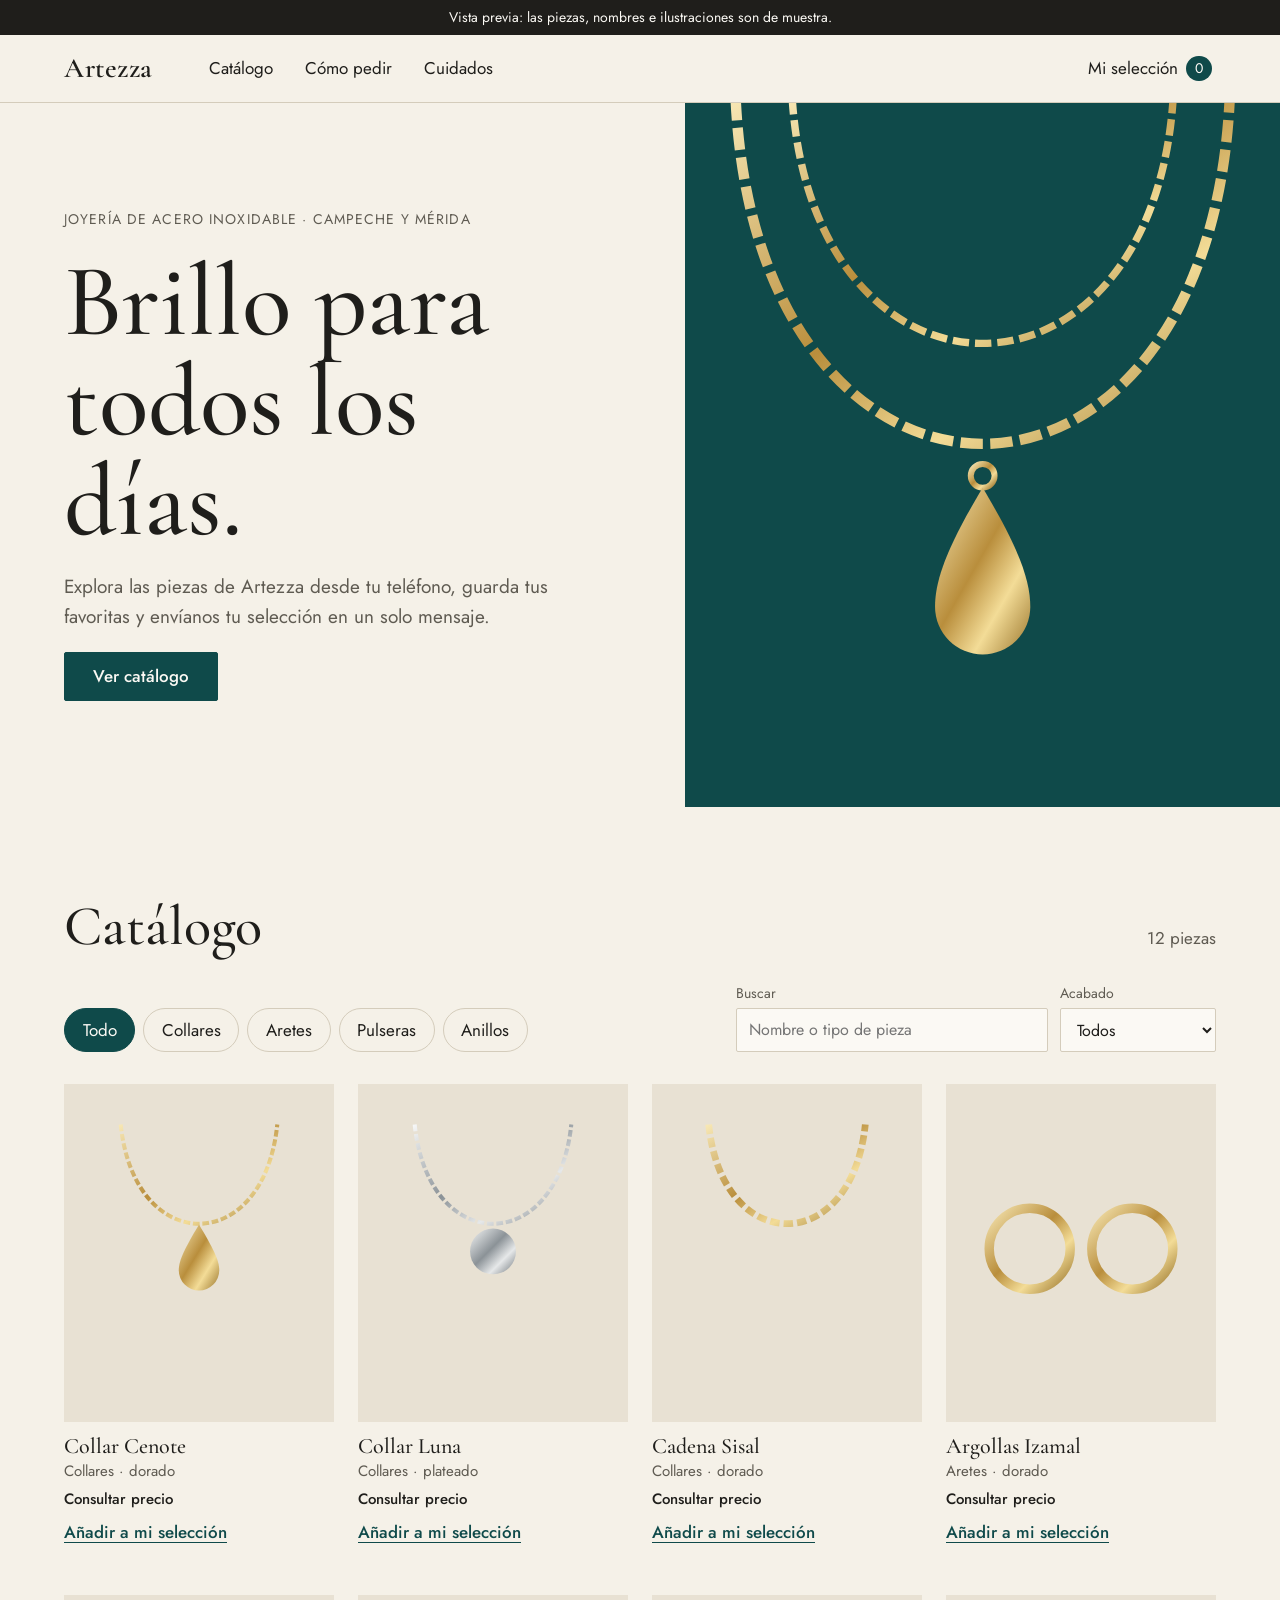
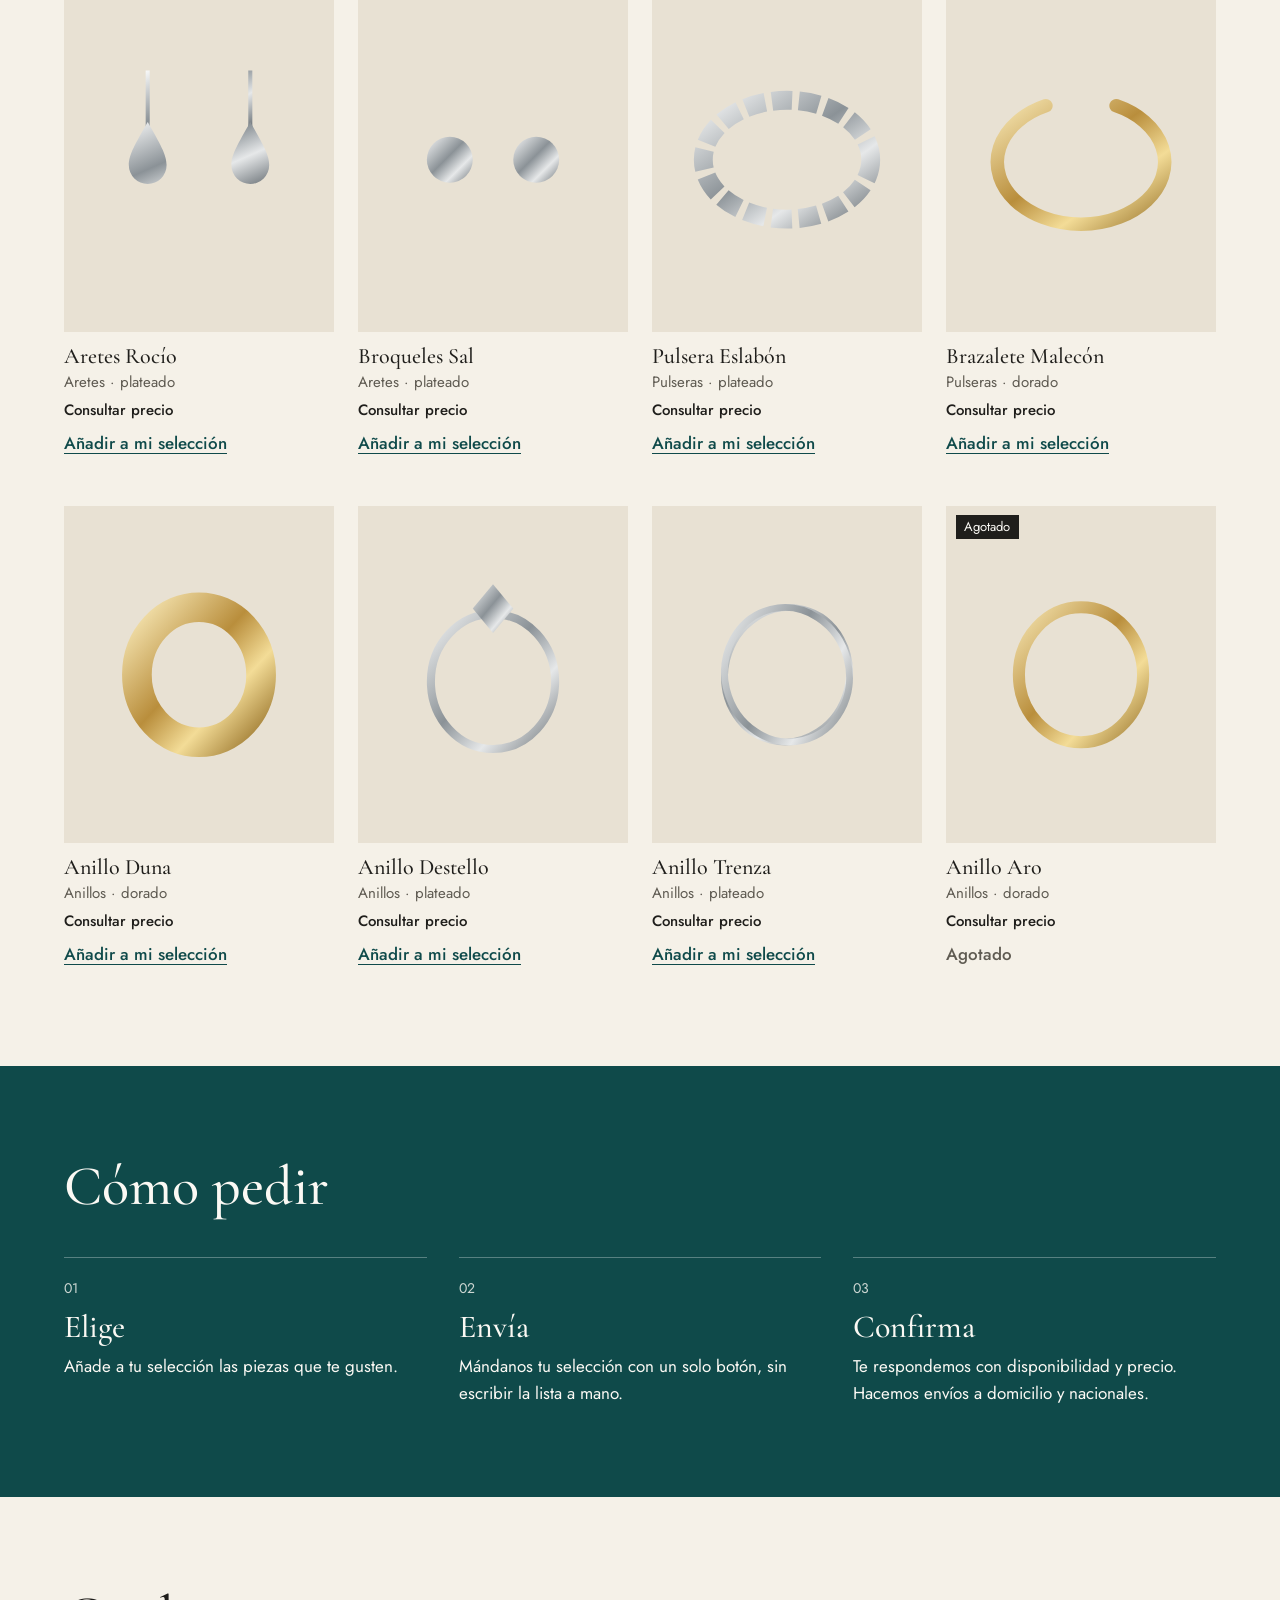
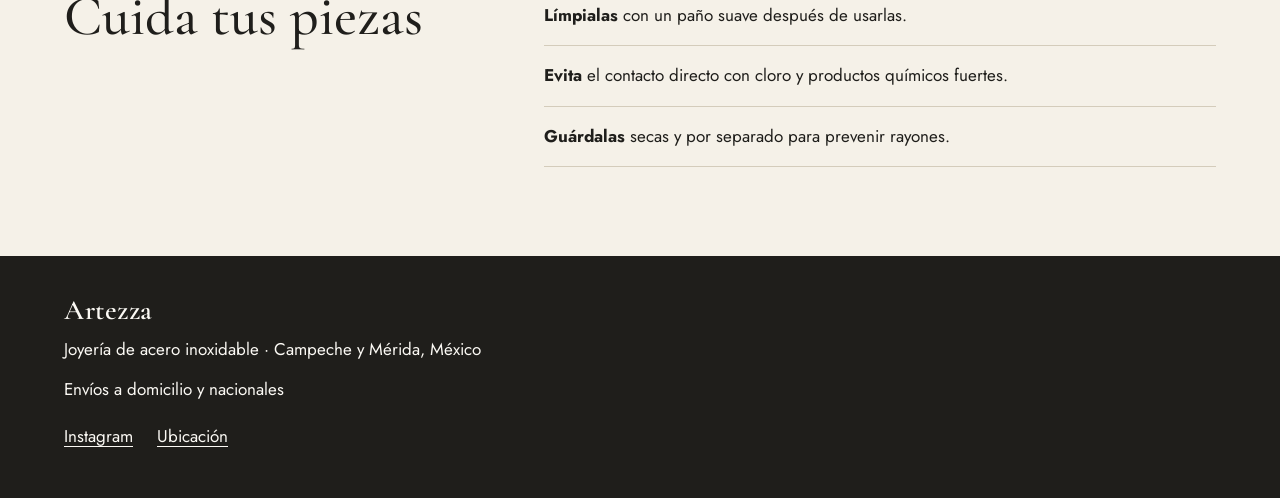
==== index.html @ 7f5f3e21 "pagina web digital artezza" ====
<!DOCTYPE html>
<html lang="es-MX">
<head>
  <meta charset="utf-8">
  <meta name="viewport" content="width=device-width, initial-scale=1">
  <title>Artezza | Catálogo de joyería de acero inoxidable en Campeche y Mérida</title>
  <meta name="description" content="Explora el catálogo digital de Artezza, joyería de acero inoxidable en Campeche y Mérida, con envíos nacionales. Elige tus piezas y haz tu pedido por mensaje.">
  <meta name="theme-color" content="#0f4a4a">
  <link rel="preconnect" href="https://fonts.googleapis.com">
  <link rel="preconnect" href="https://fonts.gstatic.com" crossorigin>
  <link href="https://fonts.googleapis.com/css2?family=Cormorant+Garamond:ital,wght@0,500;0,600;1,500&family=Jost:wght@400;500&display=swap" rel="stylesheet">
  <link rel="stylesheet" href="css/styles.css">
</head>
<body>
  <a class="saltar" href="#catalogo">Saltar al catálogo</a>

  <p class="aviso-muestra" id="avisoMuestra" hidden>Vista previa: las piezas, nombres e ilustraciones son de muestra.</p>

  <header class="cabecera">
    <a class="logo" href="#inicio">Artezza</a>
    <nav aria-label="Principal">
      <a href="#catalogo">Catálogo</a>
      <a href="#pedir">Cómo pedir</a>
      <a href="#cuidados">Cuidados</a>
    </nav>
    <button class="btn-seleccion" id="abrirSeleccion" type="button">
      Mi selección <span class="contador" id="contador">0</span>
    </button>
  </header>

  <main id="inicio">
    <section class="hero">
      <div class="hero-texto">
        <p class="antetitulo">Joyería de acero inoxidable · Campeche y Mérida</p>
        <h1>Brillo para todos los días.</h1>
        <p class="hero-lead">Explora las piezas de Artezza desde tu teléfono, guarda tus favoritas y envíanos tu selección en un solo mensaje.</p>
        <a class="btn btn-primario" href="#catalogo">Ver catálogo</a>
      </div>
      <div class="hero-arte" aria-hidden="true">
        <svg viewBox="0 0 400 460" focusable="false">
          <defs>
            <linearGradient id="heroOro" x1="0" y1="0" x2="1" y2="1">
              <stop offset="0" stop-color="#f7e7b4"/>
              <stop offset=".45" stop-color="#b98e3c"/>
              <stop offset=".7" stop-color="#f3dc97"/>
              <stop offset="1" stop-color="#9a752c"/>
            </linearGradient>
          </defs>
          <path d="M72 -10C86 210 314 210 328 -10" fill="none" stroke="url(#heroOro)" stroke-width="5" stroke-dasharray="11 4"/>
          <path d="M34 -10C48 300 352 300 366 -10" fill="none" stroke="url(#heroOro)" stroke-width="7" stroke-dasharray="15 5"/>
          <circle cx="200" cy="244" r="8" fill="none" stroke="url(#heroOro)" stroke-width="4"/>
          <path d="M200 252C176 292 168 314 168 332a32 32 0 0 0 64 0c0-18-8-40-32-80Z" fill="url(#heroOro)"/>
        </svg>
      </div>
    </section>

    <section class="catalogo" id="catalogo" aria-labelledby="tituloCatalogo">
      <div class="catalogo-encabezado">
        <h2 id="tituloCatalogo">Catálogo</h2>
        <p id="resultados" class="resultados" aria-live="polite"></p>
      </div>

      <div class="filtros">
        <div class="chips" id="chips" role="group" aria-label="Filtrar por categoría"></div>
        <div class="filtros-campos">
          <label>
            <span>Buscar</span>
            <input id="busqueda" type="search" placeholder="Nombre o tipo de pieza" autocomplete="off">
          </label>
          <label>
            <span>Acabado</span>
            <select id="acabado">
              <option value="">Todos</option>
              <option value="plateado">Plateado</option>
              <option value="dorado">Dorado</option>
            </select>
          </label>
        </div>
      </div>

      <ul class="rejilla" id="rejilla"></ul>

      <div class="vacio" id="vacio" hidden>
        <p>No encontramos piezas con esos filtros.</p>
        <button class="btn btn-secundario" id="limpiar" type="button">Limpiar filtros</button>
      </div>
    </section>

    <section class="pedir" id="pedir" aria-labelledby="tituloPedir">
      <h2 id="tituloPedir">Cómo pedir</h2>
      <ol class="pasos">
        <li>
          <h3>Elige</h3>
          <p>Añade a tu selección las piezas que te gusten.</p>
        </li>
        <li>
          <h3>Envía</h3>
          <p>Mándanos tu selección con un solo botón, sin escribir la lista a mano.</p>
        </li>
        <li>
          <h3>Confirma</h3>
          <p>Te respondemos con disponibilidad y precio. Hacemos envíos a domicilio y nacionales.</p>
        </li>
      </ol>
    </section>

    <section class="cuidados" id="cuidados" aria-labelledby="tituloCuidados">
      <h2 id="tituloCuidados">Cuida tus piezas</h2>
      <ul>
        <li><strong>Límpialas</strong> con un paño suave después de usarlas.</li>
        <li><strong>Evita</strong> el contacto directo con cloro y productos químicos fuertes.</li>
        <li><strong>Guárdalas</strong> secas y por separado para prevenir rayones.</li>
      </ul>
    </section>
  </main>

  <footer class="pie">
    <p class="logo">Artezza</p>
    <p>Joyería de acero inoxidable · Campeche y Mérida, México</p>
    <p>Envíos a domicilio y nacionales</p>
    <p class="pie-enlaces">
      <a id="enlaceInstagram" href="#" rel="noopener" target="_blank">Instagram</a>
      <a href="https://maps.google.com/?q=19.842625,-90.535683" rel="noopener" target="_blank">Ubicación</a>
      <a id="enlaceWhatsapp" href="#" rel="noopener" target="_blank" hidden>WhatsApp</a>
    </p>
  </footer>

  <dialog class="modal" id="detalle" aria-labelledby="detalleNombre">
    <button class="cerrar" type="button" data-cerrar aria-label="Cerrar">×</button>
    <div class="detalle-imagen" id="detalleImagen"></div>
    <div class="detalle-info">
      <p class="antetitulo" id="detalleCategoria"></p>
      <h2 id="detalleNombre"></h2>
      <p class="precio" id="detallePrecio"></p>
      <p id="detalleDescripcion"></p>
      <p class="detalle-acabado">Acero inoxidable · Acabado <span id="detalleAcabado"></span></p>
      <button class="btn btn-primario" id="detalleBoton" type="button"></button>
    </div>
  </dialog>

  <dialog class="modal cajon" id="seleccion" aria-labelledby="seleccionTitulo">
    <button class="cerrar" type="button" data-cerrar aria-label="Cerrar">×</button>
    <h2 id="seleccionTitulo">Mi selección</h2>
    <ul class="lista-seleccion" id="listaSeleccion"></ul>
    <p class="vacio-seleccion" id="seleccionVacia">Todavía no has añadido piezas.</p>
    <div class="seleccion-acciones" id="seleccionAcciones">
      <a class="btn btn-primario" id="enviarPedido" href="#" target="_blank" rel="noopener">Enviar por WhatsApp</a>
      <button class="btn btn-secundario" id="vaciar" type="button">Vaciar selección</button>
    </div>
  </dialog>

  <script src="js/catalogo.js"></script>
  <script src="js/app.js"></script>
</body>
</html>
---- css/styles.css ----
:root {
  --caliza: #f5f1e8;
  --marfil: #fbf9f4;
  --arena: #e8e1d3;
  --tinta: #1f1e1b;
  --tenue: #5f5b52;
  --cenote: #0f4a4a;
  --cenote-oscuro: #0a3535;
  --linea: #d4ccbb;
  --serif: 'Cormorant Garamond', Georgia, serif;
  --sans: 'Jost', 'Segoe UI', sans-serif;
  --margen: clamp(1.25rem, 5vw, 4.5rem);
}

*, *::before, *::after { box-sizing: border-box; }
[hidden] { display: none !important; }

html { scroll-behavior: smooth; scroll-padding-top: 5rem; }

body {
  margin: 0;
  background: var(--caliza);
  color: var(--tinta);
  font: 400 1.0625rem/1.6 var(--sans);
}

h1, h2, h3 { font-family: var(--serif); font-weight: 500; line-height: 1.1; margin: 0; }
h2 { font-size: clamp(2.25rem, 5vw, 3.5rem); }
p { margin: 0; }
ul, ol { margin: 0; padding: 0; list-style: none; }
a { color: inherit; }
img, svg { display: block; max-width: 100%; }
button, input, select { font: inherit; color: inherit; }

:focus-visible { outline: 2px solid var(--cenote); outline-offset: 3px; }

.saltar {
  position: absolute;
  left: 1rem;
  top: -4rem;
  z-index: 30;
  padding: .6rem 1rem;
  background: var(--tinta);
  color: var(--marfil);
}
.saltar:focus { top: 1rem; }

.aviso-muestra {
  padding: .4rem var(--margen);
  background: var(--tinta);
  color: var(--marfil);
  font-size: .875rem;
  text-align: center;
}

.logo {
  font: 600 1.75rem/1 var(--serif);
  letter-spacing: .02em;
  text-decoration: none;
}

.cabecera {
  position: sticky;
  top: 0;
  z-index: 20;
  display: flex;
  align-items: center;
  justify-content: space-between;
  gap: 1.5rem;
  padding: .7rem var(--margen);
  background: var(--caliza);
  border-bottom: 1px solid var(--linea);
}
.cabecera nav { display: none; gap: 2rem; margin-right: auto; margin-left: 2rem; }
.cabecera nav a { text-decoration: none; padding: .5rem 0; }
.cabecera nav a:hover { color: var(--cenote); text-decoration: underline; text-underline-offset: 5px; }

.btn-seleccion {
  display: inline-flex;
  align-items: center;
  gap: .5rem;
  min-height: 44px;
  padding: 0 .25rem;
  background: none;
  border: 0;
  cursor: pointer;
}
.contador {
  display: inline-grid;
  place-items: center;
  min-width: 1.6rem;
  height: 1.6rem;
  padding: 0 .3rem;
  border-radius: 1rem;
  background: var(--cenote);
  color: var(--marfil);
  font-size: .875rem;
}

.btn {
  display: inline-flex;
  align-items: center;
  justify-content: center;
  min-height: 48px;
  padding: .6rem 1.75rem;
  border: 1px solid var(--cenote);
  border-radius: 2px;
  font-weight: 500;
  text-align: center;
  text-decoration: none;
  cursor: pointer;
  transition: background-color .2s, color .2s;
}
.btn-primario { background: var(--cenote); color: var(--marfil); }
.btn-primario:hover { background: var(--cenote-oscuro); }
.btn-primario:disabled { background: var(--arena); border-color: var(--linea); color: var(--tenue); cursor: not-allowed; }
.btn-secundario { background: transparent; color: var(--cenote); }
.btn-secundario:hover { background: var(--arena); }

.antetitulo {
  color: var(--tenue);
  font-size: .875rem;
  letter-spacing: .08em;
  text-transform: uppercase;
}

.hero { display: grid; }
.hero-texto {
  display: flex;
  flex-direction: column;
  align-items: flex-start;
  justify-content: center;
  gap: 1.25rem;
  padding: clamp(2.5rem, 8vw, 6rem) var(--margen);
}
.hero h1 { font-size: clamp(3.25rem, 8vw, 6.5rem); line-height: .98; }
.hero-lead { max-width: 34rem; font-size: 1.1875rem; color: var(--tenue); }
.hero-arte { min-height: 22rem; overflow: hidden; background: var(--cenote); }
.hero-arte svg { width: 100%; height: 100%; max-height: 34rem; margin: 0 auto; }

.catalogo { padding: clamp(3rem, 7vw, 6rem) var(--margen); }
.catalogo-encabezado {
  display: flex;
  align-items: baseline;
  justify-content: space-between;
  gap: 1rem;
  margin-bottom: 1.5rem;
}
.resultados { color: var(--tenue); white-space: nowrap; }

.filtros { display: grid; gap: 1.25rem; margin-bottom: 2rem; }
.chips { display: flex; flex-wrap: wrap; gap: .5rem; }
.chip {
  min-height: 44px;
  padding: .4rem 1.1rem;
  background: transparent;
  border: 1px solid var(--linea);
  border-radius: 2rem;
  cursor: pointer;
}
.chip:hover { border-color: var(--cenote); }
.chip[aria-pressed="true"] { background: var(--cenote); border-color: var(--cenote); color: var(--marfil); }

.filtros-campos { display: grid; grid-template-columns: 1fr; gap: .75rem; }
.filtros-campos label { display: grid; gap: .25rem; font-size: .875rem; color: var(--tenue); }
.filtros-campos input, .filtros-campos select {
  width: 100%;
  min-height: 44px;
  padding: .4rem .75rem;
  background: var(--marfil);
  border: 1px solid var(--linea);
  border-radius: 2px;
  color: var(--tinta);
  font-size: 1rem;
}

.rejilla {
  display: grid;
  grid-template-columns: repeat(2, minmax(0, 1fr));
  gap: 2rem 1rem;
}
.tarjeta { display: flex; flex-direction: column; height: 100%; }
.tarjeta-abrir {
  display: block;
  width: 100%;
  padding: 0;
  background: none;
  border: 0;
  text-align: left;
  cursor: pointer;
}
.marco {
  position: relative;
  aspect-ratio: 4 / 5;
  overflow: hidden;
  background: var(--arena);
}
.marco img, .marco svg {
  width: 100%;
  height: 100%;
  object-fit: cover;
  transition: transform .4s ease;
}
.tarjeta-abrir:hover .marco img, .tarjeta-abrir:hover .marco svg { transform: scale(1.04); }
.agotado {
  position: absolute;
  top: .6rem;
  left: .6rem;
  padding: .1rem .55rem;
  background: var(--tinta);
  color: var(--marfil);
  font-size: .8125rem;
}
.tarjeta-nombre { display: block; margin-top: .75rem; font: 500 1.375rem/1.15 var(--serif); }
.tarjeta-tipo { display: block; color: var(--tenue); font-size: .9375rem; }
.precio { font-weight: 500; }
.tarjeta .precio { margin-top: .25rem; font-size: .9375rem; }
.tarjeta-boton {
  align-self: flex-start;
  min-height: 44px;
  margin-top: auto;
  padding: .25rem 0;
  background: none;
  border: 0;
  color: var(--cenote);
  font-weight: 500;
  text-decoration: underline;
  text-underline-offset: 4px;
  cursor: pointer;
}
.tarjeta-boton:disabled { color: var(--tenue); text-decoration: none; cursor: not-allowed; }

.vacio { display: grid; justify-items: start; gap: 1rem; padding: 2rem 0; }

.pedir {
  padding: clamp(3rem, 7vw, 6rem) var(--margen);
  background: var(--cenote);
  color: var(--marfil);
}
.pasos { counter-reset: paso; display: grid; gap: 2rem; margin-top: 2.5rem; }
.pasos li { counter-increment: paso; padding-top: 1rem; border-top: 1px solid rgb(255 255 255 / .3); }
.pasos li::before { content: counter(paso, decimal-leading-zero); font-size: .875rem; opacity: .8; }
.pasos h3 { margin: .5rem 0; font-size: 2rem; }

.cuidados {
  display: grid;
  gap: 2rem;
  padding: clamp(3rem, 7vw, 6rem) var(--margen);
}
.cuidados li { padding: 1rem 0; border-bottom: 1px solid var(--linea); }

.pie {
  display: grid;
  gap: .75rem;
  padding: 2.5rem var(--margen);
  background: var(--tinta);
  color: var(--marfil);
}
.pie-enlaces { display: flex; gap: 1.5rem; }
.pie-enlaces a { display: inline-block; padding: .5rem 0; text-underline-offset: 4px; }
.pie :focus-visible { outline-color: var(--marfil); }

.modal {
  width: min(100% - 1.5rem, 56rem);
  max-height: calc(100dvh - 1.5rem);
  padding: 0;
  overflow: auto;
  background: var(--marfil);
  border: 0;
  color: var(--tinta);
}
.modal::backdrop { background: rgb(20 20 18 / .55); }
.cerrar {
  position: absolute;
  top: .5rem;
  right: .5rem;
  z-index: 1;
  width: 44px;
  height: 44px;
  background: var(--marfil);
  border: 0;
  border-radius: 50%;
  font-size: 1.75rem;
  line-height: 1;
  cursor: pointer;
}
.detalle-imagen { background: var(--arena); aspect-ratio: 1; }
.detalle-imagen img, .detalle-imagen svg { width: 100%; height: 100%; object-fit: cover; }
.detalle-info { display: grid; align-content: center; justify-items: start; gap: .75rem; padding: 1.75rem; }
.detalle-info h2 { font-size: 2.5rem; }
.detalle-acabado { color: var(--tenue); font-size: .9375rem; }
.detalle-info .btn { margin-top: .5rem; }

.cajon {
  width: min(100%, 28rem);
  height: 100dvh;
  max-height: 100dvh;
  margin: 0 0 0 auto;
  padding: 1.5rem;
}
.cajon[open] { display: flex; flex-direction: column; gap: 1rem; }
.cajon h2 { font-size: 2.25rem; padding-right: 2.5rem; }
.lista-seleccion { flex: 1; overflow: auto; }
.item-seleccion {
  display: grid;
  grid-template-columns: 4rem 1fr auto;
  align-items: center;
  gap: .75rem;
  padding: .6rem 0;
  border-bottom: 1px solid var(--linea);
}
.item-seleccion .marco { aspect-ratio: 1; }
.item-seleccion p { font-size: .9375rem; color: var(--tenue); }
.item-seleccion strong { display: block; font: 500 1.1875rem/1.2 var(--serif); color: var(--tinta); }
.quitar {
  min-height: 44px;
  padding: 0 .25rem;
  background: none;
  border: 0;
  color: var(--cenote);
  text-decoration: underline;
  cursor: pointer;
}
.vacio-seleccion { flex: 1; color: var(--tenue); }
.seleccion-acciones { display: grid; gap: .6rem; }

@media (min-width: 40rem) {
  .filtros-campos { grid-template-columns: 2fr 1fr; }
  .rejilla { grid-template-columns: repeat(3, minmax(0, 1fr)); gap: 2.5rem 1.5rem; }
  .pasos { grid-template-columns: repeat(3, 1fr); }
}

@media (min-width: 56rem) {
  .cabecera nav { display: flex; }
  .hero { grid-template-columns: 1.15fr 1fr; min-height: min(44rem, calc(100vh - 4rem)); }
  .hero-arte svg { max-height: none; }
  .filtros { grid-template-columns: 1fr minmax(24rem, 30rem); align-items: end; }
  .rejilla { grid-template-columns: repeat(4, minmax(0, 1fr)); }
  .cuidados { grid-template-columns: 1fr 1.5fr; }
  .modal:not(.cajon)[open] { display: grid; grid-template-columns: 1fr 1fr; }
}

@media (prefers-reduced-motion: reduce) {
  html { scroll-behavior: auto; }
  * { transition: none !important; }
}
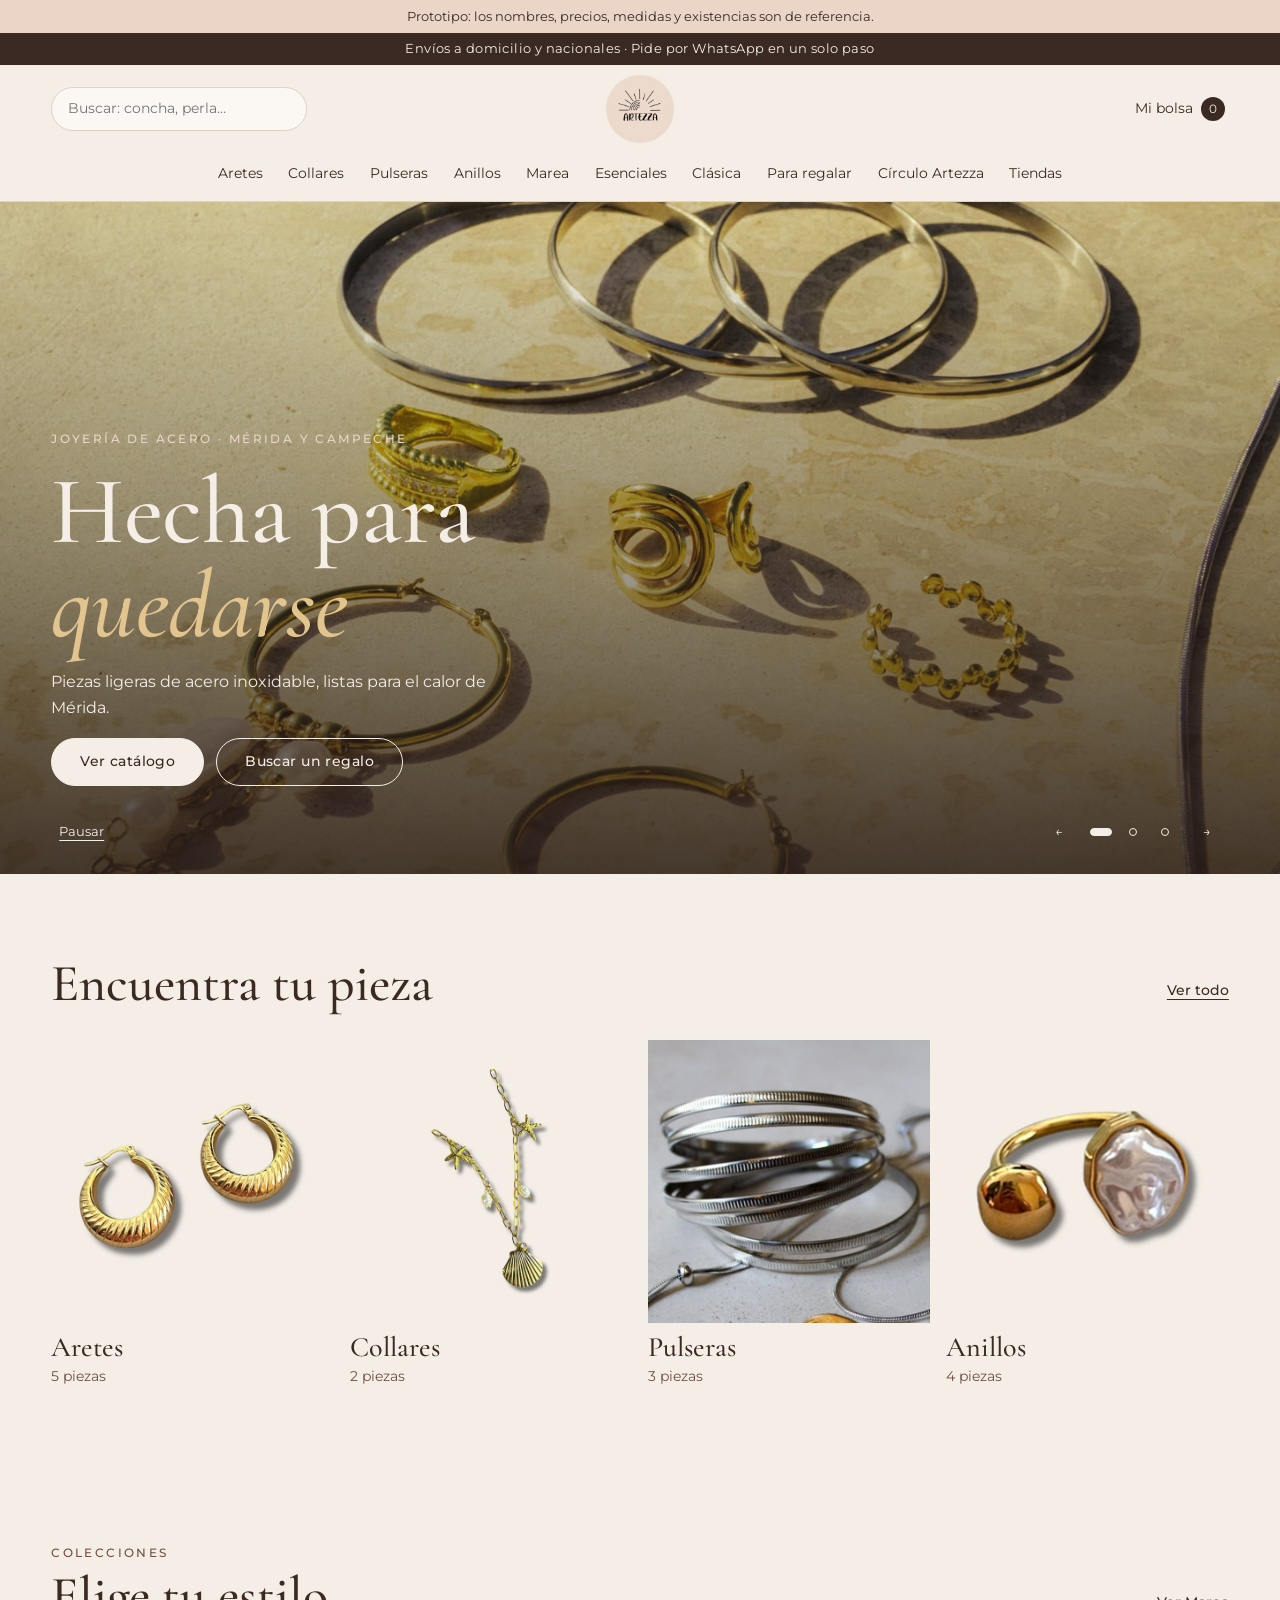
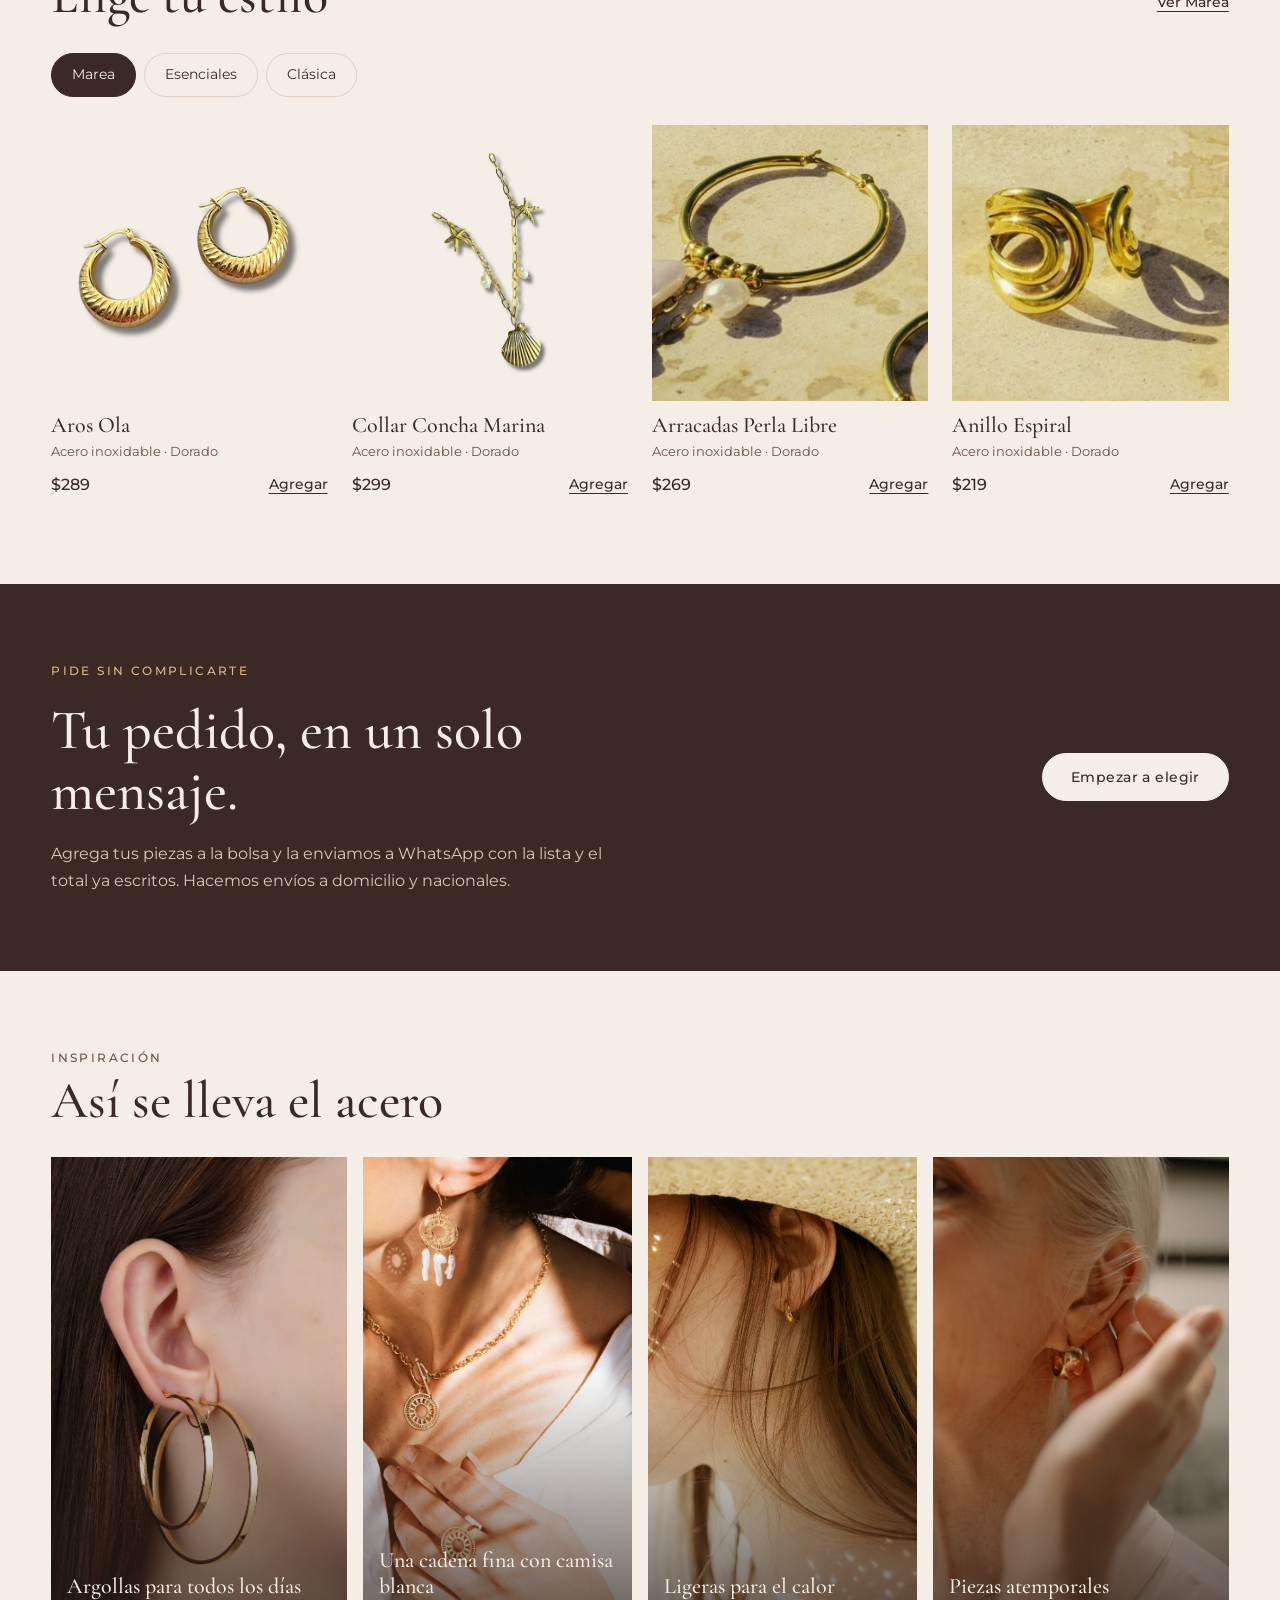
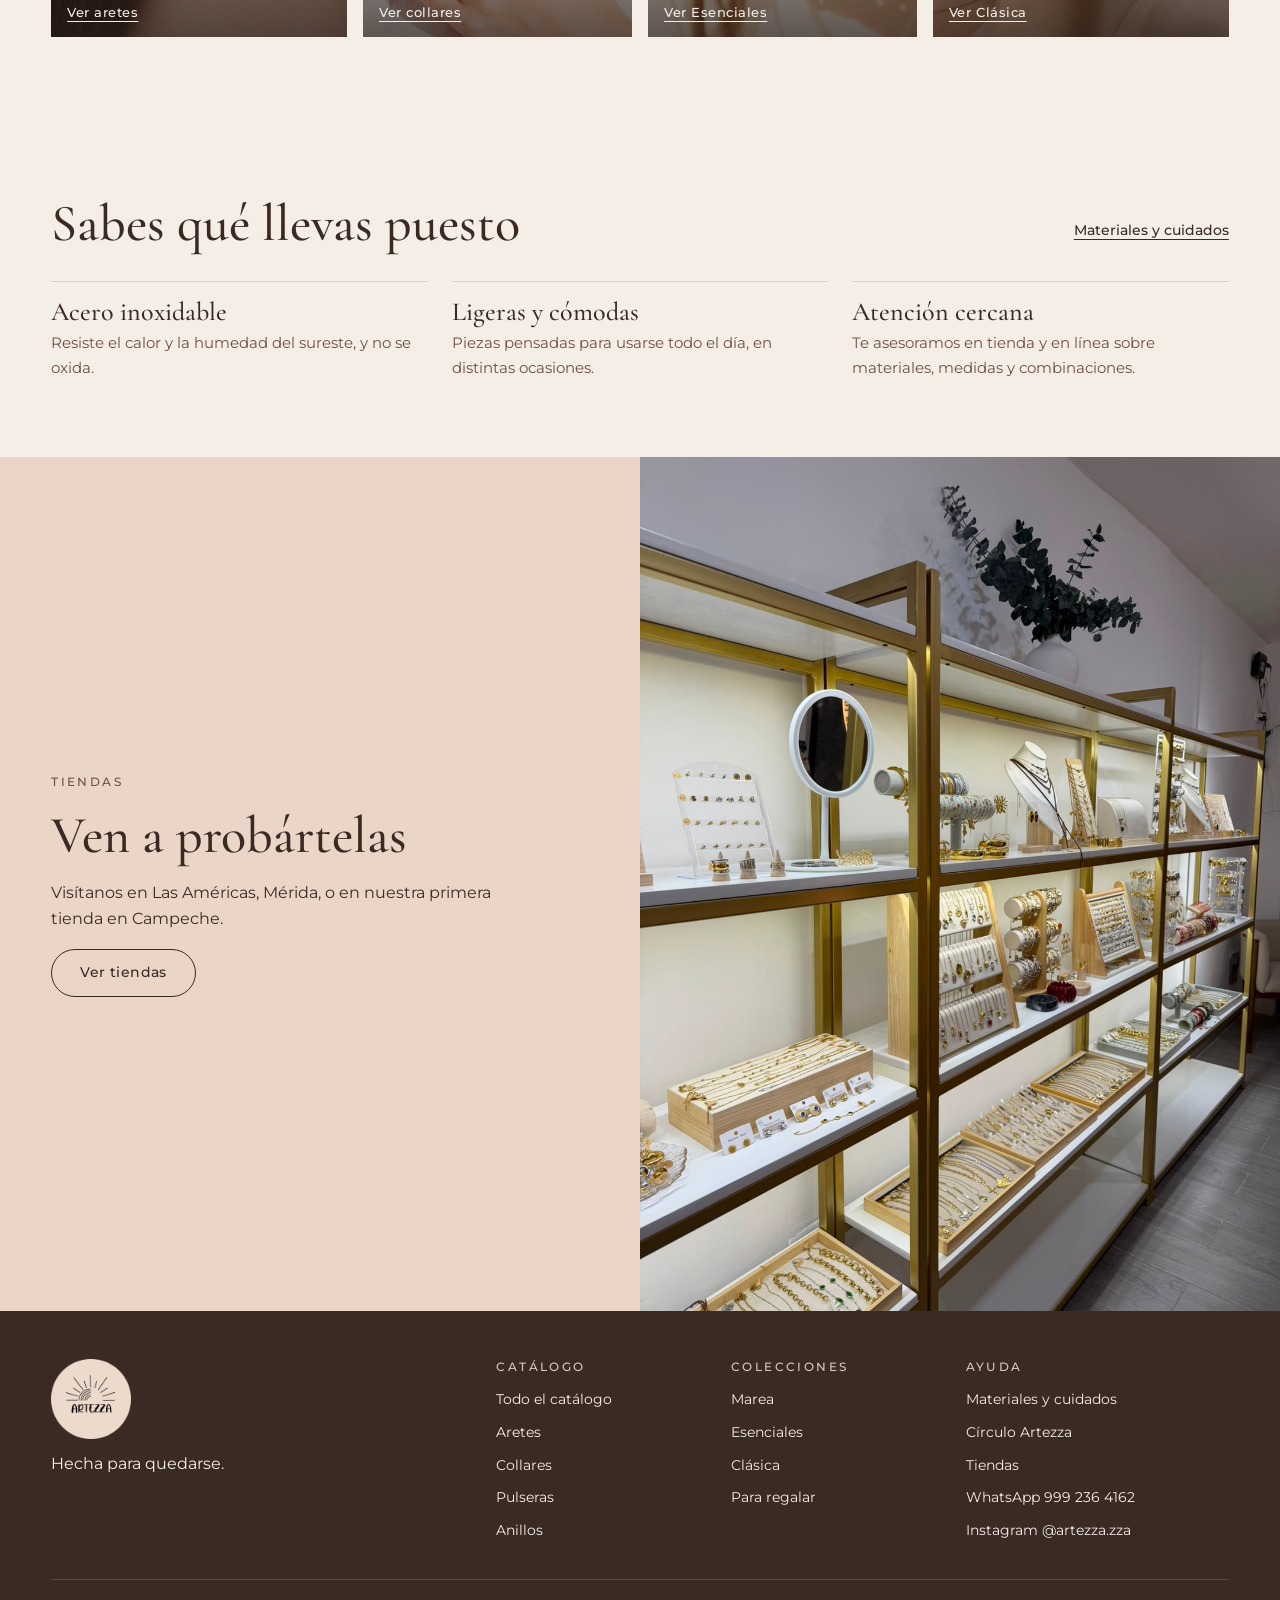
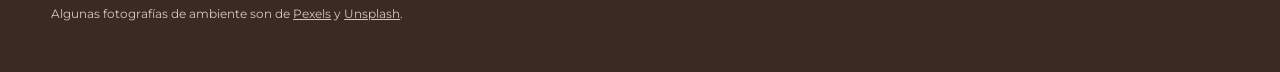
==== commit 41d31228: "Actualizo diseño del catálogo" ====
--- a/index.html
+++ b/index.html
@@ -3,151 +3,151 @@
 <head>
   <meta charset="utf-8">
   <meta name="viewport" content="width=device-width, initial-scale=1">
-  <title>Artezza | Catálogo de joyería de acero inoxidable en Campeche y Mérida</title>
-  <meta name="description" content="Explora el catálogo digital de Artezza, joyería de acero inoxidable en Campeche y Mérida, con envíos nacionales. Elige tus piezas y haz tu pedido por mensaje.">
-  <meta name="theme-color" content="#0f4a4a">
+  <title>Artezza | Joyería de acero inoxidable en Mérida y Campeche</title>
+  <meta name="description" content="Catálogo digital de Artezza: aretes, collares, pulseras y anillos de acero inoxidable. Consulta precio, material y disponibilidad, y pide por WhatsApp.">
+  <meta name="theme-color" content="#3b2a24">
+  <link rel="icon" href="img/marca/logo-artezza.png" type="image/png">
   <link rel="preconnect" href="https://fonts.googleapis.com">
   <link rel="preconnect" href="https://fonts.gstatic.com" crossorigin>
-  <link href="https://fonts.googleapis.com/css2?family=Cormorant+Garamond:ital,wght@0,500;0,600;1,500&family=Jost:wght@400;500&display=swap" rel="stylesheet">
+  <link href="https://fonts.googleapis.com/css2?family=Cormorant+Garamond:ital,wght@0,500;0,600;1,500&family=Montserrat:wght@400;500;600&display=swap" rel="stylesheet">
   <link rel="stylesheet" href="css/styles.css">
 </head>
-<body>
-  <a class="saltar" href="#catalogo">Saltar al catálogo</a>
+<body data-pagina="inicio">
+  <div id="cabecera"></div>
 
-  <p class="aviso-muestra" id="avisoMuestra" hidden>Vista previa: las piezas, nombres e ilustraciones son de muestra.</p>
+  <main id="contenido">
+    <h1 class="solo-lector">Artezza, joyería de acero inoxidable en Mérida y Campeche</h1>
 
-  <header class="cabecera">
-    <a class="logo" href="#inicio">Artezza</a>
-    <nav aria-label="Principal">
-      <a href="#catalogo">Catálogo</a>
-      <a href="#pedir">Cómo pedir</a>
-      <a href="#cuidados">Cuidados</a>
-    </nav>
-    <button class="btn-seleccion" id="abrirSeleccion" type="button">
-      Mi selección <span class="contador" id="contador">0</span>
-    </button>
-  </header>
-
-  <main id="inicio">
-    <section class="hero">
-      <div class="hero-texto">
-        <p class="antetitulo">Joyería de acero inoxidable · Campeche y Mérida</p>
-        <h1>Brillo para todos los días.</h1>
-        <p class="hero-lead">Explora las piezas de Artezza desde tu teléfono, guarda tus favoritas y envíanos tu selección en un solo mensaje.</p>
-        <a class="btn btn-primario" href="#catalogo">Ver catálogo</a>
+    <section class="carrusel" aria-roledescription="carrusel" aria-label="Destacados">
+      <div class="carrusel-diapositivas" id="diapositivas" aria-live="off">
+        <div class="diapositiva activa" role="group" aria-roledescription="diapositiva" aria-label="1 de 3">
+          <img src="img/marca/hero.jpg" alt="Brazaletes, anillos y arracadas de Artezza al sol sobre piedra clara">
+          <div class="diapositiva-texto">
+            <p class="antetitulo">Joyería de acero · Mérida y Campeche</p>
+            <h2>Hecha para <em>quedarse</em></h2>
+            <p>Piezas ligeras de acero inoxidable, listas para el calor de Mérida.</p>
+            <div class="diapositiva-acciones">
+              <a class="btn btn-claro" href="catalogo.html">Ver catálogo</a>
+              <a class="btn btn-contorno-claro" href="regalos.html">Buscar un regalo</a>
+            </div>
+          </div>
+        </div>
+        <div class="diapositiva" role="group" aria-roledescription="diapositiva" aria-label="2 de 3">
+          <img src="img/ambiente/conchas-arena.jpg" alt="" loading="lazy">
+          <div class="diapositiva-texto">
+            <p class="antetitulo">Colección de temporada</p>
+            <h2>Marea</h2>
+            <p>Conchas, caracoles y formas inspiradas en el mar.</p>
+            <div class="diapositiva-acciones">
+              <a class="btn btn-claro" href="marea.html">Ver Marea</a>
+            </div>
+          </div>
+        </div>
+        <div class="diapositiva" role="group" aria-roledescription="diapositiva" aria-label="3 de 3">
+          <img src="img/ambiente/regalo-argollas.jpg" alt="" loading="lazy">
+          <div class="diapositiva-texto">
+            <p class="antetitulo">Para regalar</p>
+            <h2>Un regalo listo para entregar</h2>
+            <p>Marca «Es para regalo» en tu bolsa y escribe el mensaje para la tarjeta.</p>
+            <div class="diapositiva-acciones">
+              <a class="btn btn-claro" href="regalos.html">Ver ideas de regalo</a>
+            </div>
+          </div>
+        </div>
       </div>
-      <div class="hero-arte" aria-hidden="true">
-        <svg viewBox="0 0 400 460" focusable="false">
-          <defs>
-            <linearGradient id="heroOro" x1="0" y1="0" x2="1" y2="1">
-              <stop offset="0" stop-color="#f7e7b4"/>
-              <stop offset=".45" stop-color="#b98e3c"/>
-              <stop offset=".7" stop-color="#f3dc97"/>
-              <stop offset="1" stop-color="#9a752c"/>
-            </linearGradient>
-          </defs>
-          <path d="M72 -10C86 210 314 210 328 -10" fill="none" stroke="url(#heroOro)" stroke-width="5" stroke-dasharray="11 4"/>
-          <path d="M34 -10C48 300 352 300 366 -10" fill="none" stroke="url(#heroOro)" stroke-width="7" stroke-dasharray="15 5"/>
-          <circle cx="200" cy="244" r="8" fill="none" stroke="url(#heroOro)" stroke-width="4"/>
-          <path d="M200 252C176 292 168 314 168 332a32 32 0 0 0 64 0c0-18-8-40-32-80Z" fill="url(#heroOro)"/>
-        </svg>
+      <div class="carrusel-controles">
+        <button class="carrusel-boton" type="button" data-pausa>Pausar</button>
+        <button class="carrusel-boton" type="button" data-paso="-1" aria-label="Diapositiva anterior">←</button>
+        <div class="carrusel-puntos">
+          <button type="button" data-ir="0" aria-label="Ir a la diapositiva 1"></button>
+          <button type="button" data-ir="1" aria-label="Ir a la diapositiva 2"></button>
+          <button type="button" data-ir="2" aria-label="Ir a la diapositiva 3"></button>
+        </div>
+        <button class="carrusel-boton" type="button" data-paso="1" aria-label="Diapositiva siguiente">→</button>
       </div>
     </section>
 
-    <section class="catalogo" id="catalogo" aria-labelledby="tituloCatalogo">
-      <div class="catalogo-encabezado">
-        <h2 id="tituloCatalogo">Catálogo</h2>
-        <p id="resultados" class="resultados" aria-live="polite"></p>
+    <section class="seccion" aria-labelledby="tituloCategorias">
+      <div class="seccion-encabezado">
+        <h2 id="tituloCategorias">Encuentra tu pieza</h2>
+        <a class="ver-todo" href="catalogo.html">Ver todo</a>
       </div>
+      <ul class="categorias" id="categorias"></ul>
+    </section>
 
-      <div class="filtros">
-        <div class="chips" id="chips" role="group" aria-label="Filtrar por categoría"></div>
-        <div class="filtros-campos">
-          <label>
-            <span>Buscar</span>
-            <input id="busqueda" type="search" placeholder="Nombre o tipo de pieza" autocomplete="off">
-          </label>
-          <label>
-            <span>Acabado</span>
-            <select id="acabado">
-              <option value="">Todos</option>
-              <option value="plateado">Plateado</option>
-              <option value="dorado">Dorado</option>
-            </select>
-          </label>
+    <section class="seccion" aria-labelledby="tituloColecciones">
+      <div class="seccion-encabezado">
+        <div>
+          <p class="antetitulo">Colecciones</p>
+          <h2 id="tituloColecciones">Elige tu estilo</h2>
         </div>
+        <a class="ver-todo" id="enlaceColeccion" href="marea.html">Ver Marea</a>
       </div>
-
-      <ul class="rejilla" id="rejilla"></ul>
-
-      <div class="vacio" id="vacio" hidden>
-        <p>No encontramos piezas con esos filtros.</p>
-        <button class="btn btn-secundario" id="limpiar" type="button">Limpiar filtros</button>
+      <div class="pestanas" role="tablist" aria-label="Colecciones">
+        <button class="pestana" type="button" role="tab" id="pestana-marea" data-coleccion="marea" aria-controls="panelColeccion">Marea</button>
+        <button class="pestana" type="button" role="tab" id="pestana-esenciales" data-coleccion="esenciales" aria-controls="panelColeccion">Esenciales</button>
+        <button class="pestana" type="button" role="tab" id="pestana-clasica" data-coleccion="clasica" aria-controls="panelColeccion">Clásica</button>
+      </div>
+      <div class="panel-coleccion" id="panelColeccion" role="tabpanel" aria-labelledby="pestana-marea">
+        <ul class="rejilla" id="rielColeccion"></ul>
       </div>
     </section>
 
-    <section class="pedir" id="pedir" aria-labelledby="tituloPedir">
-      <h2 id="tituloPedir">Cómo pedir</h2>
-      <ol class="pasos">
+    <section class="franja" aria-labelledby="tituloFranja">
+      <p class="antetitulo">Pide sin complicarte</p>
+      <h2 id="tituloFranja">Tu pedido, en un solo mensaje.</h2>
+      <p>Agrega tus piezas a la bolsa y la enviamos a WhatsApp con la lista y el total ya escritos. Hacemos envíos a domicilio y nacionales.</p>
+      <a class="btn btn-claro" href="catalogo.html">Empezar a elegir</a>
+    </section>
+
+    <section class="seccion" aria-labelledby="tituloInspiracion">
+      <div class="seccion-encabezado">
+        <div>
+          <p class="antetitulo">Inspiración</p>
+          <h2 id="tituloInspiracion">Así se lleva el acero</h2>
+        </div>
+      </div>
+      <ul class="looks">
+        <li><a class="look look-alto" href="aretes.html"><img src="img/ambiente/aretes-argollas.jpg" alt="" loading="lazy"><span>Argollas para todos los días<strong>Ver aretes</strong></span></a></li>
+        <li><a class="look" href="collares.html"><img src="img/ambiente/collar-camisa.jpg" alt="" loading="lazy"><span>Una cadena fina con camisa blanca<strong>Ver collares</strong></span></a></li>
+        <li><a class="look" href="esenciales.html"><img src="img/ambiente/sombrero-verano.jpg" alt="" loading="lazy"><span>Ligeras para el calor<strong>Ver Esenciales</strong></span></a></li>
+        <li><a class="look look-alto" href="clasica.html"><img src="img/ambiente/clasica-arete.jpg" alt="" loading="lazy"><span>Piezas atemporales<strong>Ver Clásica</strong></span></a></li>
+      </ul>
+    </section>
+
+    <section class="seccion" aria-labelledby="tituloMateriales">
+      <div class="seccion-encabezado">
+        <h2 id="tituloMateriales">Sabes qué llevas puesto</h2>
+        <a class="ver-todo" href="materiales.html">Materiales y cuidados</a>
+      </div>
+      <ul class="ventajas">
         <li>
-          <h3>Elige</h3>
-          <p>Añade a tu selección las piezas que te gusten.</p>
+          <h3>Acero inoxidable</h3>
+          <p>Resiste el calor y la humedad del sureste, y no se oxida.</p>
         </li>
         <li>
-          <h3>Envía</h3>
-          <p>Mándanos tu selección con un solo botón, sin escribir la lista a mano.</p>
+          <h3>Ligeras y cómodas</h3>
+          <p>Piezas pensadas para usarse todo el día, en distintas ocasiones.</p>
         </li>
         <li>
-          <h3>Confirma</h3>
-          <p>Te respondemos con disponibilidad y precio. Hacemos envíos a domicilio y nacionales.</p>
+          <h3>Atención cercana</h3>
+          <p>Te asesoramos en tienda y en línea sobre materiales, medidas y combinaciones.</p>
         </li>
-      </ol>
+      </ul>
     </section>
 
-    <section class="cuidados" id="cuidados" aria-labelledby="tituloCuidados">
-      <h2 id="tituloCuidados">Cuida tus piezas</h2>
-      <ul>
-        <li><strong>Límpialas</strong> con un paño suave después de usarlas.</li>
-        <li><strong>Evita</strong> el contacto directo con cloro y productos químicos fuertes.</li>
-        <li><strong>Guárdalas</strong> secas y por separado para prevenir rayones.</li>
-      </ul>
+    <section class="visita" aria-labelledby="tituloVisita">
+      <div class="visita-texto">
+        <p class="antetitulo">Tiendas</p>
+        <h2 id="tituloVisita">Ven a probártelas</h2>
+        <p>Visítanos en Las Américas, Mérida, o en nuestra primera tienda en Campeche.</p>
+        <a class="btn btn-secundario" href="tiendas.html">Ver tiendas</a>
+      </div>
+      <img src="img/marca/tienda-interior.jpg" alt="Interior de la tienda Artezza con repisas doradas llenas de joyería" loading="lazy">
     </section>
   </main>
 
-  <footer class="pie">
-    <p class="logo">Artezza</p>
-    <p>Joyería de acero inoxidable · Campeche y Mérida, México</p>
-    <p>Envíos a domicilio y nacionales</p>
-    <p class="pie-enlaces">
-      <a id="enlaceInstagram" href="#" rel="noopener" target="_blank">Instagram</a>
-      <a href="https://maps.google.com/?q=19.842625,-90.535683" rel="noopener" target="_blank">Ubicación</a>
-      <a id="enlaceWhatsapp" href="#" rel="noopener" target="_blank" hidden>WhatsApp</a>
-    </p>
-  </footer>
-
-  <dialog class="modal" id="detalle" aria-labelledby="detalleNombre">
-    <button class="cerrar" type="button" data-cerrar aria-label="Cerrar">×</button>
-    <div class="detalle-imagen" id="detalleImagen"></div>
-    <div class="detalle-info">
-      <p class="antetitulo" id="detalleCategoria"></p>
-      <h2 id="detalleNombre"></h2>
-      <p class="precio" id="detallePrecio"></p>
-      <p id="detalleDescripcion"></p>
-      <p class="detalle-acabado">Acero inoxidable · Acabado <span id="detalleAcabado"></span></p>
-      <button class="btn btn-primario" id="detalleBoton" type="button"></button>
-    </div>
-  </dialog>
-
-  <dialog class="modal cajon" id="seleccion" aria-labelledby="seleccionTitulo">
-    <button class="cerrar" type="button" data-cerrar aria-label="Cerrar">×</button>
-    <h2 id="seleccionTitulo">Mi selección</h2>
-    <ul class="lista-seleccion" id="listaSeleccion"></ul>
-    <p class="vacio-seleccion" id="seleccionVacia">Todavía no has añadido piezas.</p>
-    <div class="seleccion-acciones" id="seleccionAcciones">
-      <a class="btn btn-primario" id="enviarPedido" href="#" target="_blank" rel="noopener">Enviar por WhatsApp</a>
-      <button class="btn btn-secundario" id="vaciar" type="button">Vaciar selección</button>
-    </div>
-  </dialog>
+  <div id="pie"></div>
 
   <script src="js/catalogo.js"></script>
   <script src="js/app.js"></script>
--- a/css/styles.css
+++ b/css/styles.css
@@ -1,101 +1,142 @@
+/* Identidad de marca: paleta y tipografías de la estrategia 1.1 del proyecto Artezza. */
 :root {
-  --caliza: #f5f1e8;
-  --marfil: #fbf9f4;
-  --arena: #e8e1d3;
-  --tinta: #1f1e1b;
-  --tenue: #5f5b52;
-  --cenote: #0f4a4a;
-  --cenote-oscuro: #0a3535;
-  --linea: #d4ccbb;
+  --arena: #f4eee7;
+  --blanco: #fbf8f4;
+  --nude: #ead5c7;
+  --rosa: #c9a496;
+  --oro: #b48a4e;
+  --oro-texto: #86622f; /* Oro oscurecido para que el texto grande sea legible sobre arena. */
+  --moka: #8a6557;
+  --moka-texto: #6f5043; /* Moka oscurecido para que el texto pequeño sea legible sobre arena. */
+  --espresso: #3b2a24;
+  --linea: #e0d2c4;
   --serif: 'Cormorant Garamond', Georgia, serif;
-  --sans: 'Jost', 'Segoe UI', sans-serif;
-  --margen: clamp(1.25rem, 5vw, 4.5rem);
+  --sans: 'Montserrat', 'Segoe UI', sans-serif;
+  --margen: clamp(1.25rem, 4vw, 3.5rem);
 }
 
 *, *::before, *::after { box-sizing: border-box; }
 [hidden] { display: none !important; }
 
-html { scroll-behavior: smooth; scroll-padding-top: 5rem; }
+html { scroll-behavior: smooth; scroll-padding-top: 9rem; }
 
 body {
   margin: 0;
-  background: var(--caliza);
-  color: var(--tinta);
-  font: 400 1.0625rem/1.6 var(--sans);
-}
-
-h1, h2, h3 { font-family: var(--serif); font-weight: 500; line-height: 1.1; margin: 0; }
-h2 { font-size: clamp(2.25rem, 5vw, 3.5rem); }
+  background: var(--arena);
+  color: var(--espresso);
+  font: 400 1rem/1.65 var(--sans);
+  -webkit-font-smoothing: antialiased;
+}
+
+h1, h2, h3 { font-family: var(--serif); font-weight: 500; line-height: 1.08; margin: 0; }
 p { margin: 0; }
-ul, ol { margin: 0; padding: 0; list-style: none; }
+ul, ol, dl, dd { margin: 0; padding: 0; list-style: none; }
 a { color: inherit; }
 img, svg { display: block; max-width: 100%; }
-button, input, select { font: inherit; color: inherit; }
-
-:focus-visible { outline: 2px solid var(--cenote); outline-offset: 3px; }
+button, input, select, textarea { font: inherit; color: inherit; }
+
+:focus-visible { outline: 2px solid var(--espresso); outline-offset: 3px; }
+
+.solo-lector {
+  position: absolute;
+  width: 1px;
+  height: 1px;
+  overflow: hidden;
+  clip-path: inset(50%);
+  white-space: nowrap;
+}
 
 .saltar {
   position: absolute;
   left: 1rem;
-  top: -4rem;
+  top: -5rem;
   z-index: 30;
   padding: .6rem 1rem;
-  background: var(--tinta);
-  color: var(--marfil);
+  background: var(--espresso);
+  color: var(--arena);
 }
 .saltar:focus { top: 1rem; }
 
-.aviso-muestra {
-  padding: .4rem var(--margen);
-  background: var(--tinta);
-  color: var(--marfil);
-  font-size: .875rem;
+.aviso-prototipo, .barra-envios {
+  padding: .35rem var(--margen);
+  font-size: .8125rem;
   text-align: center;
 }
+.aviso-prototipo { background: var(--nude); }
+.barra-envios { background: var(--espresso); color: var(--arena); letter-spacing: .03em; }
+
+/* Logotipo */
 
 .logo {
-  font: 600 1.75rem/1 var(--serif);
-  letter-spacing: .02em;
+  display: inline-flex;
+  align-items: center;
+  gap: .6rem;
+  color: var(--espresso);
   text-decoration: none;
 }
+.logo-imagen { width: 3.5rem; height: 3.5rem; }
+.logo-pie .logo-imagen { width: 5rem; height: 5rem; }
+@media (min-width: 60rem) {
+  .cabecera .logo-imagen { width: 4.25rem; height: 4.25rem; }
+}
+
+/* Cabecera */
 
 .cabecera {
   position: sticky;
   top: 0;
   z-index: 20;
-  display: flex;
+  background: var(--arena);
+  border-bottom: 1px solid var(--linea);
+}
+.cabecera-fila {
+  display: grid;
+  grid-template-columns: 1fr auto 1fr;
   align-items: center;
-  justify-content: space-between;
-  gap: 1.5rem;
-  padding: .7rem var(--margen);
-  background: var(--caliza);
-  border-bottom: 1px solid var(--linea);
-}
-.cabecera nav { display: none; gap: 2rem; margin-right: auto; margin-left: 2rem; }
-.cabecera nav a { text-decoration: none; padding: .5rem 0; }
-.cabecera nav a:hover { color: var(--cenote); text-decoration: underline; text-underline-offset: 5px; }
-
-.btn-seleccion {
+  gap: 1rem;
+  padding: .6rem var(--margen);
+}
+.btn-icono {
+  min-height: 44px;
+  padding: 0 .25rem;
+  background: none;
+  border: 0;
+  font-size: .875rem;
+  cursor: pointer;
+}
+.btn-menu { justify-self: start; }
+.buscador { display: none; }
+.buscador input {
+  width: 100%;
+  min-height: 44px;
+  padding: .3rem 1rem;
+  background: var(--blanco);
+  border: 1px solid var(--linea);
+  border-radius: 2rem;
+  font-size: .875rem;
+}
+.btn-bolsa {
+  grid-column: 3;
+  justify-self: end;
   display: inline-flex;
   align-items: center;
   gap: .5rem;
-  min-height: 44px;
-  padding: 0 .25rem;
-  background: none;
-  border: 0;
-  cursor: pointer;
-}
+}
+.bolsa-texto { display: none; }
 .contador {
   display: inline-grid;
   place-items: center;
-  min-width: 1.6rem;
-  height: 1.6rem;
+  min-width: 1.5rem;
+  height: 1.5rem;
   padding: 0 .3rem;
   border-radius: 1rem;
-  background: var(--cenote);
-  color: var(--marfil);
-  font-size: .875rem;
-}
+  background: var(--espresso);
+  color: var(--arena);
+  font-size: .75rem;
+}
+.menu { display: none; }
+
+/* Botones */
 
 .btn {
   display: inline-flex;
@@ -103,244 +144,549 @@
   justify-content: center;
   min-height: 48px;
   padding: .6rem 1.75rem;
-  border: 1px solid var(--cenote);
-  border-radius: 2px;
+  border: 1px solid var(--espresso);
+  border-radius: 2rem;
+  font-size: .875rem;
   font-weight: 500;
+  letter-spacing: .03em;
   text-align: center;
   text-decoration: none;
   cursor: pointer;
   transition: background-color .2s, color .2s;
 }
-.btn-primario { background: var(--cenote); color: var(--marfil); }
-.btn-primario:hover { background: var(--cenote-oscuro); }
-.btn-primario:disabled { background: var(--arena); border-color: var(--linea); color: var(--tenue); cursor: not-allowed; }
-.btn-secundario { background: transparent; color: var(--cenote); }
-.btn-secundario:hover { background: var(--arena); }
+.btn-primario { background: var(--espresso); color: var(--arena); }
+.btn-primario:hover { background: #2a1d18; }
+.btn-secundario { background: transparent; color: var(--espresso); }
+.btn-secundario:hover { background: var(--espresso); color: var(--arena); }
+.btn-claro { background: var(--arena); border-color: var(--arena); color: var(--espresso); }
+.btn-claro:hover { background: var(--nude); border-color: var(--nude); }
+.btn-enlace {
+  min-height: 44px;
+  background: none;
+  border: 0;
+  color: var(--moka-texto);
+  font-size: .875rem;
+  text-decoration: underline;
+  text-underline-offset: 4px;
+  cursor: pointer;
+}
 
 .antetitulo {
-  color: var(--tenue);
-  font-size: .875rem;
-  letter-spacing: .08em;
+  color: var(--moka-texto);
+  font-size: .75rem;
+  font-weight: 500;
+  letter-spacing: .2em;
   text-transform: uppercase;
 }
-
-.hero { display: grid; }
-.hero-texto {
+.nota { color: var(--moka-texto); font-size: .875rem; }
+
+/* Inicio */
+
+.carrusel { position: relative; background: var(--espresso); }
+.carrusel-diapositivas { display: grid; height: min(78vh, 42rem); min-height: 30rem; overflow: hidden; touch-action: pan-y; }
+.diapositiva {
+  grid-area: 1 / 1;
+  position: relative;
+  display: grid;
+  align-items: end;
+  opacity: 0;
+  visibility: hidden;
+  transition: opacity .9s ease, visibility 0s linear .9s;
+}
+.diapositiva.activa { opacity: 1; visibility: visible; transition: opacity .9s ease; }
+.diapositiva img { position: absolute; inset: 0; width: 100%; height: 100%; object-fit: cover; }
+.diapositiva.activa img { animation: acercar 9s ease-out both; }
+.diapositiva::after {
+  content: "";
+  position: absolute;
+  inset: 0;
+  background: linear-gradient(to top, rgb(43 30 25 / .85), rgb(43 30 25 / .35) 55%, transparent);
+}
+.diapositiva-texto {
+  position: relative;
+  z-index: 1;
+  display: grid;
+  justify-items: start;
+  gap: 1rem;
+  max-width: 40rem;
+  padding: 0 var(--margen) 5.5rem;
+  color: var(--arena);
+}
+.diapositiva-texto .antetitulo { color: #ead5c7; }
+.diapositiva-texto h2 { font-size: clamp(3rem, 7.5vw, 6rem); line-height: .98; }
+.diapositiva-texto h2 em { color: #e2c48f; }
+.diapositiva-texto p:not(.antetitulo) { max-width: 30rem; color: #f4eee7; }
+.diapositiva.activa .diapositiva-texto > * { animation: subir .8s ease both; }
+.diapositiva.activa .diapositiva-texto > :nth-child(2) { animation-delay: .1s; }
+.diapositiva.activa .diapositiva-texto > :nth-child(3) { animation-delay: .2s; }
+.diapositiva.activa .diapositiva-texto > :nth-child(4) { animation-delay: .3s; }
+.diapositiva-acciones { display: flex; flex-wrap: wrap; gap: .75rem; }
+.btn-contorno-claro { background: transparent; border-color: var(--arena); color: var(--arena); }
+.btn-contorno-claro:hover { background: var(--arena); color: var(--espresso); }
+.carrusel :focus-visible { outline-color: var(--arena); }
+.carrusel-controles {
+  position: absolute;
+  right: var(--margen);
+  bottom: 1.25rem;
+  left: var(--margen);
+  z-index: 2;
   display: flex;
-  flex-direction: column;
-  align-items: flex-start;
-  justify-content: center;
-  gap: 1.25rem;
-  padding: clamp(2.5rem, 8vw, 6rem) var(--margen);
-}
-.hero h1 { font-size: clamp(3.25rem, 8vw, 6.5rem); line-height: .98; }
-.hero-lead { max-width: 34rem; font-size: 1.1875rem; color: var(--tenue); }
-.hero-arte { min-height: 22rem; overflow: hidden; background: var(--cenote); }
-.hero-arte svg { width: 100%; height: 100%; max-height: 34rem; margin: 0 auto; }
-
-.catalogo { padding: clamp(3rem, 7vw, 6rem) var(--margen); }
-.catalogo-encabezado {
-  display: flex;
-  align-items: baseline;
-  justify-content: space-between;
-  gap: 1rem;
-  margin-bottom: 1.5rem;
-}
-.resultados { color: var(--tenue); white-space: nowrap; }
-
-.filtros { display: grid; gap: 1.25rem; margin-bottom: 2rem; }
-.chips { display: flex; flex-wrap: wrap; gap: .5rem; }
-.chip {
-  min-height: 44px;
-  padding: .4rem 1.1rem;
+  align-items: center;
+  gap: .25rem;
+  color: var(--arena);
+}
+.carrusel-boton {
+  min-width: 44px;
+  min-height: 44px;
+  padding: 0 .5rem;
+  background: none;
+  border: 0;
+  color: inherit;
+  font-size: .8125rem;
+  cursor: pointer;
+}
+.carrusel-boton[data-pausa] { margin-right: auto; text-decoration: underline; text-underline-offset: 4px; }
+.carrusel-puntos { display: flex; }
+.carrusel-puntos button {
+  position: relative;
+  width: 32px;
+  height: 44px;
+  padding: 0;
+  background: none;
+  border: 0;
+  cursor: pointer;
+}
+.carrusel-puntos button::before {
+  content: "";
+  position: absolute;
+  top: 50%;
+  left: 50%;
+  width: 8px;
+  height: 8px;
+  border: 1px solid var(--arena);
+  border-radius: 50%;
+  transform: translate(-50%, -50%);
+  transition: width .3s, background-color .3s;
+}
+.carrusel-puntos button[aria-current="true"]::before { width: 22px; border-radius: 4px; background: var(--arena); }
+
+.pestanas { display: flex; gap: .5rem; margin-bottom: 1.75rem; overflow-x: auto; }
+.pestana {
+  min-height: 44px;
+  padding: .3rem 1.25rem;
   background: transparent;
   border: 1px solid var(--linea);
   border-radius: 2rem;
-  cursor: pointer;
-}
-.chip:hover { border-color: var(--cenote); }
-.chip[aria-pressed="true"] { background: var(--cenote); border-color: var(--cenote); color: var(--marfil); }
-
-.filtros-campos { display: grid; grid-template-columns: 1fr; gap: .75rem; }
-.filtros-campos label { display: grid; gap: .25rem; font-size: .875rem; color: var(--tenue); }
-.filtros-campos input, .filtros-campos select {
-  width: 100%;
-  min-height: 44px;
-  padding: .4rem .75rem;
-  background: var(--marfil);
+  font-size: .875rem;
+  white-space: nowrap;
+  cursor: pointer;
+  transition: background-color .2s, color .2s;
+}
+.pestana:hover { border-color: var(--moka); }
+.pestana[aria-selected="true"] { background: var(--espresso); border-color: var(--espresso); color: var(--arena); }
+.panel-coleccion.entrando { animation: subir .5s ease both; }
+
+.looks { display: grid; grid-template-columns: repeat(2, minmax(0, 1fr)); gap: 1rem; }
+.look { position: relative; display: block; height: 100%; min-height: 15rem; overflow: hidden; color: var(--arena); text-decoration: none; }
+.look-alto { min-height: 22rem; }
+.look img { position: absolute; inset: 0; width: 100%; height: 100%; object-fit: cover; transition: transform .7s ease; }
+.look::after { content: ""; position: absolute; inset: 0; background: linear-gradient(to top, rgb(43 30 25 / .75), transparent 55%); }
+.look span { position: absolute; right: 1rem; bottom: 1rem; left: 1rem; z-index: 1; display: grid; gap: .25rem; font: 500 1.375rem/1.15 var(--serif); }
+.look strong { font: 500 .8125rem/1.4 var(--sans); letter-spacing: .04em; text-decoration: underline; text-underline-offset: 4px; }
+.look:hover img { transform: scale(1.06); }
+.look:focus-visible { outline-offset: 3px; }
+
+.seccion { padding: clamp(2.75rem, 6vw, 5rem) var(--margen); }
+.seccion-encabezado {
+  display: flex;
+  align-items: flex-end;
+  justify-content: space-between;
+  gap: 1rem;
+  margin-bottom: 1.75rem;
+}
+.seccion-encabezado h2 { margin-top: .35rem; font-size: clamp(2.25rem, 5vw, 3.25rem); }
+.ver-todo { min-height: 44px; display: inline-flex; align-items: center; font-size: .875rem; font-weight: 500; white-space: nowrap; text-underline-offset: 4px; }
+
+.categorias { display: grid; grid-template-columns: repeat(2, minmax(0, 1fr)); gap: 1.5rem 1rem; }
+.categoria { display: block; text-decoration: none; }
+.categoria-nombre { display: block; margin-top: .6rem; font: 500 1.75rem/1.1 var(--serif); }
+.categoria-total { color: var(--moka-texto); font-size: .875rem; }
+.categoria:hover .categoria-nombre { text-decoration: underline; text-underline-offset: 5px; text-decoration-thickness: 1px; }
+
+.franja {
+  display: grid;
+  gap: 1.25rem;
+  justify-items: start;
+  padding: clamp(2.75rem, 6vw, 5rem) var(--margen);
+  background: var(--espresso);
+  color: var(--arena);
+}
+.franja h2 { max-width: 20ch; font-size: clamp(2.25rem, 5vw, 3.5rem); }
+.franja p { max-width: 36rem; color: #d9c8bc; }
+.franja .antetitulo { color: #d9b98a; }
+.franja :focus-visible { outline-color: var(--arena); }
+
+.ventajas { display: grid; gap: 1.5rem; }
+.ventajas h3 { margin-bottom: .35rem; font-size: 1.625rem; }
+.ventajas li { padding-top: 1rem; border-top: 1px solid var(--linea); }
+.ventajas p { color: var(--moka-texto); font-size: .9375rem; }
+
+.visita { display: grid; background: var(--nude); }
+.visita-texto { display: grid; align-content: center; justify-items: start; gap: 1rem; padding: clamp(2.5rem, 6vw, 5rem) var(--margen); }
+.visita h2 { font-size: clamp(2.25rem, 5vw, 3.25rem); }
+.visita p:not(.antetitulo) { max-width: 30rem; }
+.visita img { width: 100%; height: 100%; min-height: 18rem; object-fit: cover; }
+
+/* Páginas de catálogo */
+
+.migas { padding: 1rem var(--margen) 0; color: var(--moka-texto); font-size: .875rem; }
+.migas a { display: inline-block; padding: .5rem 0; }
+
+.coleccion-cabecera { display: grid; gap: 1.5rem; align-items: center; padding: 1rem var(--margen) 2rem; }
+.coleccion-cabecera h1 { margin-top: .35rem; font-size: clamp(2.75rem, 7vw, 4.75rem); }
+.coleccion-cabecera p:not(.antetitulo) { max-width: 38rem; margin-top: .6rem; color: var(--moka-texto); }
+.coleccion-imagen { height: clamp(14rem, 30vw, 22rem); width: 100%; overflow: hidden; }
+.coleccion-imagen img { width: 100%; height: 100%; object-fit: cover; object-position: center 35%; animation: acercar 9s ease-out both; }
+/* En estas fotos verticales la joya está en la parte baja. */
+[data-seccion="esenciales"] .coleccion-imagen img,
+[data-seccion="regalos"] .coleccion-imagen img { object-position: center 78%; }
+[data-seccion="clasica"] .coleccion-imagen img { object-position: 80% 85%; }
+
+.coleccion { padding: 0 var(--margen) clamp(3rem, 6vw, 5rem); }
+.barra-filtros {
+  display: flex;
+  flex-wrap: wrap;
+  align-items: flex-end;
+  justify-content: space-between;
+  gap: 1rem;
+  padding: 1rem 0;
+  margin-bottom: 2rem;
+  border-block: 1px solid var(--linea);
+}
+.filtros { display: grid; gap: .6rem; }
+.filtros-fila { display: flex; flex-wrap: wrap; gap: .5rem; }
+.barra-orden { display: flex; flex-wrap: wrap; align-items: center; gap: 1rem; }
+.barra-orden label { display: flex; align-items: center; gap: .5rem; font-size: .875rem; }
+.barra-orden select {
+  min-height: 44px;
+  padding: .3rem .75rem;
+  background: var(--blanco);
   border: 1px solid var(--linea);
-  border-radius: 2px;
-  color: var(--tinta);
-  font-size: 1rem;
-}
+  border-radius: 2rem;
+  font-size: .875rem;
+}
+.resultados { color: var(--moka-texto); font-size: .875rem; white-space: nowrap; }
+.chips { display: flex; flex-wrap: wrap; gap: .5rem; }
+.chip {
+  min-height: 44px;
+  padding: .3rem 1rem;
+  background: var(--blanco);
+  border: 1px solid var(--linea);
+  border-radius: 2rem;
+  font-size: .875rem;
+  cursor: pointer;
+}
+.chip:hover { border-color: var(--moka); }
+.chip[aria-pressed="true"] { background: var(--espresso); border-color: var(--espresso); color: var(--arena); }
+.vacio { display: grid; justify-items: start; gap: 1rem; padding: 2rem 0; }
+
+/* Tarjetas */
 
 .rejilla {
   display: grid;
   grid-template-columns: repeat(2, minmax(0, 1fr));
   gap: 2rem 1rem;
 }
-.tarjeta { display: flex; flex-direction: column; height: 100%; }
-.tarjeta-abrir {
+.tarjeta { display: flex; flex-direction: column; }
+.tarjeta-enlace { display: block; flex: 1; text-decoration: none; }
+.marco {
+  position: relative;
   display: block;
+  aspect-ratio: 1;
+  overflow: hidden;
+  background: var(--nude);
+}
+.marco img {
   width: 100%;
+  height: 100%;
+  object-fit: cover;
+  transition: transform .4s ease, opacity .3s ease;
+}
+.tarjeta-enlace:hover .marco > img:first-child, .categoria:hover .marco > img { transform: scale(1.04); }
+.foto-alterna { position: absolute; inset: 0; opacity: 0; }
+.tarjeta-enlace:hover .foto-alterna { opacity: 1; }
+.etiqueta {
+  position: absolute;
+  top: .6rem;
+  left: .6rem;
+  padding: .1rem .6rem;
+  border-radius: 1rem;
+  font-size: .6875rem;
+  letter-spacing: .04em;
+}
+.etiqueta-oscura { background: var(--espresso); color: var(--arena); }
+.etiqueta-clara { background: var(--blanco); color: var(--espresso); }
+.tarjeta-nombre { display: block; margin-top: .75rem; font: 500 1.375rem/1.15 var(--serif); }
+.tarjeta-enlace:hover .tarjeta-nombre { text-decoration: underline; text-decoration-thickness: 1px; text-underline-offset: 4px; }
+.tarjeta-meta { display: block; margin-top: .2rem; color: var(--moka-texto); font-size: .8125rem; }
+.tarjeta-pie { display: flex; flex-wrap: wrap; align-items: center; justify-content: space-between; column-gap: .75rem; }
+.precio { font-weight: 500; }
+.btn-agregar {
+  min-height: 44px;
   padding: 0;
   background: none;
   border: 0;
-  text-align: left;
-  cursor: pointer;
-}
-.marco {
-  position: relative;
-  aspect-ratio: 4 / 5;
-  overflow: hidden;
-  background: var(--arena);
-}
-.marco img, .marco svg {
-  width: 100%;
-  height: 100%;
-  object-fit: cover;
-  transition: transform .4s ease;
-}
-.tarjeta-abrir:hover .marco img, .tarjeta-abrir:hover .marco svg { transform: scale(1.04); }
-.agotado {
-  position: absolute;
-  top: .6rem;
-  left: .6rem;
-  padding: .1rem .55rem;
-  background: var(--tinta);
-  color: var(--marfil);
-  font-size: .8125rem;
-}
-.tarjeta-nombre { display: block; margin-top: .75rem; font: 500 1.375rem/1.15 var(--serif); }
-.tarjeta-tipo { display: block; color: var(--tenue); font-size: .9375rem; }
-.precio { font-weight: 500; }
-.tarjeta .precio { margin-top: .25rem; font-size: .9375rem; }
-.tarjeta-boton {
-  align-self: flex-start;
-  min-height: 44px;
-  margin-top: auto;
-  padding: .25rem 0;
-  background: none;
-  border: 0;
-  color: var(--cenote);
+  font-size: .875rem;
   font-weight: 500;
   text-decoration: underline;
   text-underline-offset: 4px;
   cursor: pointer;
 }
-.tarjeta-boton:disabled { color: var(--tenue); text-decoration: none; cursor: not-allowed; }
-
-.vacio { display: grid; justify-items: start; gap: 1rem; padding: 2rem 0; }
-
-.pedir {
-  padding: clamp(3rem, 7vw, 6rem) var(--margen);
-  background: var(--cenote);
-  color: var(--marfil);
-}
-.pasos { counter-reset: paso; display: grid; gap: 2rem; margin-top: 2.5rem; }
-.pasos li { counter-increment: paso; padding-top: 1rem; border-top: 1px solid rgb(255 255 255 / .3); }
-.pasos li::before { content: counter(paso, decimal-leading-zero); font-size: .875rem; opacity: .8; }
-.pasos h3 { margin: .5rem 0; font-size: 2rem; }
-
-.cuidados {
-  display: grid;
-  gap: 2rem;
-  padding: clamp(3rem, 7vw, 6rem) var(--margen);
-}
-.cuidados li { padding: 1rem 0; border-bottom: 1px solid var(--linea); }
+
+/* Producto */
+
+.producto { display: grid; gap: 1.75rem; padding: 1rem var(--margen) 3rem; }
+.miniaturas { display: flex; gap: .5rem; margin-top: .5rem; }
+.miniaturas button { width: 4.5rem; height: 4.5rem; padding: 0; background: var(--nude); border: 0; cursor: pointer; }
+.miniaturas img { width: 100%; height: 100%; object-fit: cover; }
+.producto-info { display: grid; align-content: start; gap: .85rem; }
+.producto-info h1 { font-size: clamp(2.5rem, 5vw, 3.75rem); }
+.precio-grande { font-size: 1.25rem; }
+.producto-descripcion { color: var(--moka-texto); }
+.ficha { margin: .5rem 0; border-top: 1px solid var(--linea); font-size: .9375rem; }
+.ficha div { display: flex; justify-content: space-between; gap: 1rem; padding: .6rem 0; border-bottom: 1px solid var(--linea); }
+.ficha dt { color: var(--moka-texto); }
+.ficha dd { text-align: right; }
+.producto-acciones { display: grid; gap: .6rem; }
+.no-encontrado { display: grid; justify-items: start; gap: 1rem; padding: 4rem var(--margen); }
+.no-encontrado h1 { font-size: clamp(2.5rem, 6vw, 4rem); }
+
+/* Páginas informativas */
+
+.pasos { counter-reset: paso; display: grid; gap: 2rem; }
+.pasos li { counter-increment: paso; padding-top: 1rem; border-top: 1px solid var(--linea); }
+.pasos li::before { content: counter(paso); color: var(--oro-texto); font: 500 2rem/1 var(--serif); }
+.pasos h3 { margin: .5rem 0; font-size: 1.75rem; }
+.pasos p { color: var(--moka-texto); }
+
+.bloque { display: grid; gap: 1.25rem; align-items: start; border-top: 1px solid var(--linea); }
+.bloque h2 { font-size: clamp(2rem, 4vw, 3rem); }
+.tabla-medidas { width: 100%; border-collapse: collapse; }
+.tabla-medidas th, .tabla-medidas td { padding: .8rem 0; border-bottom: 1px solid var(--linea); font-weight: 400; text-align: left; }
+.tabla-medidas td { text-align: right; color: var(--moka-texto); }
+.lista-info li { padding: .85rem 0; border-bottom: 1px solid var(--linea); }
+
+.circulo-oscuro { background: var(--espresso); color: var(--arena); }
+.circulo-oscuro :focus-visible { outline-color: var(--arena); }
+.beneficios { display: grid; gap: 1rem; }
+.beneficio { padding: 1.5rem; border: 1px solid rgb(244 238 231 / .25); }
+.beneficio strong { display: block; color: #e2c48f; font: 500 2.75rem/1 var(--serif); }
+.beneficio h3 { margin: .75rem 0 .35rem; font-size: 1.5rem; }
+.beneficio p { color: #d9c8bc; font-size: .9375rem; }
+.calculadora { display: flex; flex-wrap: wrap; align-items: center; gap: .75rem; margin-top: 2rem; }
+.calculadora input {
+  width: 8rem;
+  min-height: 44px;
+  padding: .3rem 1rem;
+  background: transparent;
+  border: 1px solid rgb(244 238 231 / .5);
+  border-radius: 2rem;
+  color: var(--arena);
+}
+.calculadora output { color: #e2c48f; font-weight: 500; }
+
+.tiendas { display: grid; gap: 1.5rem; }
+.tienda { display: grid; justify-items: start; align-content: start; gap: .75rem; padding: 1.75rem; background: var(--blanco); border: 1px solid var(--linea); }
+.tienda h2 { font-size: 2.25rem; }
+.tienda p:not(.antetitulo) { color: var(--moka-texto); }
+.tienda-foto { width: 100%; aspect-ratio: 3 / 2; object-fit: cover; }
+
+/* Pie */
 
 .pie {
   display: grid;
-  gap: .75rem;
-  padding: 2.5rem var(--margen);
-  background: var(--tinta);
-  color: var(--marfil);
-}
-.pie-enlaces { display: flex; gap: 1.5rem; }
-.pie-enlaces a { display: inline-block; padding: .5rem 0; text-underline-offset: 4px; }
-.pie :focus-visible { outline-color: var(--marfil); }
-
-.modal {
-  width: min(100% - 1.5rem, 56rem);
-  max-height: calc(100dvh - 1.5rem);
+  grid-template-columns: repeat(2, minmax(0, 1fr));
+  gap: 2rem 1.5rem;
+  padding: 3rem var(--margen);
+  background: var(--espresso);
+  color: var(--arena);
+}
+.pie-marca { grid-column: 1 / -1; display: grid; justify-items: start; gap: .75rem; }
+.logo-pie { color: var(--arena); }
+.pie h2 { margin-bottom: .5rem; font: 500 .75rem/1.4 var(--sans); letter-spacing: .2em; text-transform: uppercase; color: #d9c8bc; }
+.pie li a { display: inline-block; padding: .3rem 0; font-size: .875rem; text-decoration: none; }
+.pie li a:hover { text-decoration: underline; text-underline-offset: 4px; }
+.pie :focus-visible { outline-color: var(--arena); }
+.pie-creditos { grid-column: 1 / -1; padding-top: 1.5rem; border-top: 1px solid rgb(244 238 231 / .15); color: #d9c8bc; font-size: .75rem; }
+
+/* Cajones */
+
+.cajon {
+  position: fixed;
+  width: min(100%, 28rem);
+  height: 100dvh;
+  max-width: 100%;
+  max-height: 100dvh;
+  margin: 0 0 0 auto;
   padding: 0;
-  overflow: auto;
-  background: var(--marfil);
+  background: var(--arena);
   border: 0;
-  color: var(--tinta);
-}
-.modal::backdrop { background: rgb(20 20 18 / .55); }
+  color: var(--espresso);
+}
+.cajon-izquierda { margin: 0 auto 0 0; }
+.cajon::backdrop { background: rgb(59 42 36 / .5); }
+.cajon-cuerpo { display: flex; flex-direction: column; gap: 1rem; height: 100%; padding: 1.5rem; }
 .cerrar {
   position: absolute;
-  top: .5rem;
-  right: .5rem;
-  z-index: 1;
+  top: .75rem;
+  right: .75rem;
   width: 44px;
   height: 44px;
-  background: var(--marfil);
+  background: none;
   border: 0;
-  border-radius: 50%;
   font-size: 1.75rem;
   line-height: 1;
   cursor: pointer;
 }
-.detalle-imagen { background: var(--arena); aspect-ratio: 1; }
-.detalle-imagen img, .detalle-imagen svg { width: 100%; height: 100%; object-fit: cover; }
-.detalle-info { display: grid; align-content: center; justify-items: start; gap: .75rem; padding: 1.75rem; }
-.detalle-info h2 { font-size: 2.5rem; }
-.detalle-acabado { color: var(--tenue); font-size: .9375rem; }
-.detalle-info .btn { margin-top: .5rem; }
-
-.cajon {
-  width: min(100%, 28rem);
-  height: 100dvh;
-  max-height: 100dvh;
-  margin: 0 0 0 auto;
-  padding: 1.5rem;
-}
-.cajon[open] { display: flex; flex-direction: column; gap: 1rem; }
 .cajon h2 { font-size: 2.25rem; padding-right: 2.5rem; }
-.lista-seleccion { flex: 1; overflow: auto; }
-.item-seleccion {
+.logo-cajon { align-self: flex-start; }
+.menu-movil { display: grid; overflow: auto; }
+.menu-movil a { padding: .6rem 0; border-bottom: 1px solid var(--linea); font: 500 1.375rem/1.2 var(--serif); text-decoration: none; }
+.menu-movil a[aria-current="page"] { color: var(--oro-texto); }
+.buscador-movil { display: block; }
+.lista-bolsa { flex: 1; overflow: auto; }
+.item-bolsa {
   display: grid;
   grid-template-columns: 4rem 1fr auto;
   align-items: center;
   gap: .75rem;
-  padding: .6rem 0;
+  padding: .75rem 0;
   border-bottom: 1px solid var(--linea);
 }
-.item-seleccion .marco { aspect-ratio: 1; }
-.item-seleccion p { font-size: .9375rem; color: var(--tenue); }
-.item-seleccion strong { display: block; font: 500 1.1875rem/1.2 var(--serif); color: var(--tinta); }
-.quitar {
-  min-height: 44px;
-  padding: 0 .25rem;
-  background: none;
-  border: 0;
-  color: var(--cenote);
-  text-decoration: underline;
-  cursor: pointer;
-}
-.vacio-seleccion { flex: 1; color: var(--tenue); }
-.seleccion-acciones { display: grid; gap: .6rem; }
+.item-bolsa img { width: 4rem; height: 4rem; object-fit: cover; }
+.item-bolsa p { color: var(--moka-texto); font-size: .8125rem; }
+.item-bolsa a { display: block; font: 500 1.1875rem/1.2 var(--serif); color: var(--espresso); text-decoration: none; }
+.cantidad { display: flex; align-items: center; }
+.cantidad button { width: 36px; height: 44px; padding: 0; background: none; border: 0; font-size: 1.25rem; cursor: pointer; }
+.cantidad span { min-width: 1.25rem; font-size: .875rem; text-align: center; }
+.bolsa-vacia { flex: 1; color: var(--moka-texto); }
+.bolsa-acciones { display: grid; gap: .6rem; }
+.casilla { display: flex; align-items: center; gap: .5rem; min-height: 44px; font-size: .875rem; }
+.casilla input { width: 1.125rem; height: 1.125rem; accent-color: var(--espresso); }
+.campo-mensaje { display: grid; gap: .25rem; font-size: .875rem; }
+.campo-mensaje textarea { padding: .5rem .75rem; background: var(--blanco); border: 1px solid var(--linea); resize: vertical; }
+.total { display: flex; justify-content: space-between; font-size: 1.0625rem; }
+.total strong { font-weight: 600; }
+
+.notificacion {
+  position: fixed;
+  left: 50%;
+  bottom: 1.5rem;
+  z-index: 40;
+  max-width: calc(100vw - 2rem);
+  padding: .6rem 1.25rem;
+  background: var(--espresso);
+  border-radius: 2rem;
+  color: var(--arena);
+  font-size: .875rem;
+  opacity: 0;
+  pointer-events: none;
+  transform: translate(-50%, 1rem);
+  transition: opacity .2s, transform .2s;
+}
+.notificacion.visible { opacity: 1; transform: translate(-50%, 0); }
 
 @media (min-width: 40rem) {
-  .filtros-campos { grid-template-columns: 2fr 1fr; }
   .rejilla { grid-template-columns: repeat(3, minmax(0, 1fr)); gap: 2.5rem 1.5rem; }
-  .pasos { grid-template-columns: repeat(3, 1fr); }
-}
-
-@media (min-width: 56rem) {
-  .cabecera nav { display: flex; }
-  .hero { grid-template-columns: 1.15fr 1fr; min-height: min(44rem, calc(100vh - 4rem)); }
-  .hero-arte svg { max-height: none; }
-  .filtros { grid-template-columns: 1fr minmax(24rem, 30rem); align-items: end; }
+  .categorias { grid-template-columns: repeat(4, minmax(0, 1fr)); }
+  .pasos, .ventajas, .beneficios { grid-template-columns: repeat(3, 1fr); }
+  .tiendas { grid-template-columns: repeat(2, 1fr); }
+  .pie { grid-template-columns: 2fr 1fr 1fr 1.25fr; }
+  .pie-marca { grid-column: auto; align-content: start; }
+  .bolsa-texto { display: inline; }
+}
+
+@media (min-width: 60rem) {
+  html { scroll-padding-top: 11rem; }
+  .btn-menu { display: none; }
+  .buscador { display: block; justify-self: start; width: min(100%, 16rem); }
+  .buscador-movil { width: auto; }
+  .menu {
+    display: flex;
+    justify-content: center;
+    flex-wrap: wrap;
+    column-gap: clamp(1rem, 2vw, 2rem);
+    padding: 0 var(--margen) .25rem;
+    font-size: .875rem;
+  }
+  .menu a {
+    padding: .6rem 0;
+    border-bottom: 2px solid transparent;
+    text-decoration: none;
+  }
+  .menu a:hover { border-bottom-color: var(--rosa); }
+  .menu a[aria-current="page"] { border-bottom-color: var(--oro); font-weight: 500; }
+  .looks { grid-template-columns: 1.1fr 1fr 1fr 1.1fr; align-items: stretch; }
+  .look-alto { min-height: 30rem; }
+  .carrusel-controles { justify-content: flex-end; }
+  .coleccion-cabecera { grid-template-columns: 1fr 1fr; }
   .rejilla { grid-template-columns: repeat(4, minmax(0, 1fr)); }
-  .cuidados { grid-template-columns: 1fr 1.5fr; }
-  .modal:not(.cajon)[open] { display: grid; grid-template-columns: 1fr 1fr; }
+  .producto { grid-template-columns: 1fr 1fr; gap: clamp(2.5rem, 5vw, 5rem); }
+  .producto-acciones { grid-template-columns: 1fr 1fr; }
+  .franja { grid-template-columns: 1fr auto; align-items: center; }
+  .franja > * { grid-column: 1; }
+  .franja .btn { grid-column: 2; grid-row: 1 / span 3; }
+  .visita { grid-template-columns: 1fr 1fr; }
+  .bloque { grid-template-columns: 1fr 1.5fr; }
+}
+
+/* Movimiento */
+
+.cabecera { transition: box-shadow .3s; }
+.cabecera.con-sombra { box-shadow: 0 6px 20px rgb(59 42 36 / .08); }
+
+.por-entrar { opacity: 0; transform: translateY(1.5rem); transition: opacity .7s ease var(--retardo, 0s), transform .7s ease var(--retardo, 0s); }
+.por-entrar.visible { opacity: 1; transform: none; }
+
+.tarjeta .marco { transition: box-shadow .3s; }
+.tarjeta-enlace:hover .marco { box-shadow: 0 14px 30px rgb(59 42 36 / .14); }
+.btn-agregar.agregada { color: var(--oro-texto); text-decoration: none; }
+.contador.pulso { animation: pulso .45s ease; }
+
+.con-lupa { cursor: zoom-in; }
+.con-lupa img { transition: transform .25s ease; transform-origin: var(--lupa-x, 50%) var(--lupa-y, 50%); }
+.con-lupa:hover img { transform: scale(1.9); }
+
+.cajon {
+  transition: translate .35s ease, overlay .35s allow-discrete, display .35s allow-discrete;
+  translate: 100% 0;
+}
+.cajon-izquierda { translate: -100% 0; }
+.cajon[open] { translate: 0 0; }
+@starting-style {
+  .cajon[open] { translate: 100% 0; }
+  .cajon-izquierda[open] { translate: -100% 0; }
+}
+.cajon::backdrop { opacity: 0; transition: opacity .35s, overlay .35s allow-discrete, display .35s allow-discrete; }
+.cajon[open]::backdrop { opacity: 1; }
+@starting-style {
+  .cajon[open]::backdrop { opacity: 0; }
+}
+
+@keyframes subir {
+  from { opacity: 0; transform: translateY(1.25rem); }
+  to { opacity: 1; transform: none; }
+}
+@keyframes acercar {
+  from { transform: scale(1.08); }
+  to { transform: scale(1); }
+}
+@keyframes pulso {
+  50% { transform: scale(1.35); }
 }
 
 @media (prefers-reduced-motion: reduce) {
   html { scroll-behavior: auto; }
-  * { transition: none !important; }
-}
+  *, *::before, *::after { animation: none !important; transition: none !important; }
+  .con-lupa:hover img { transform: none; }
+}
